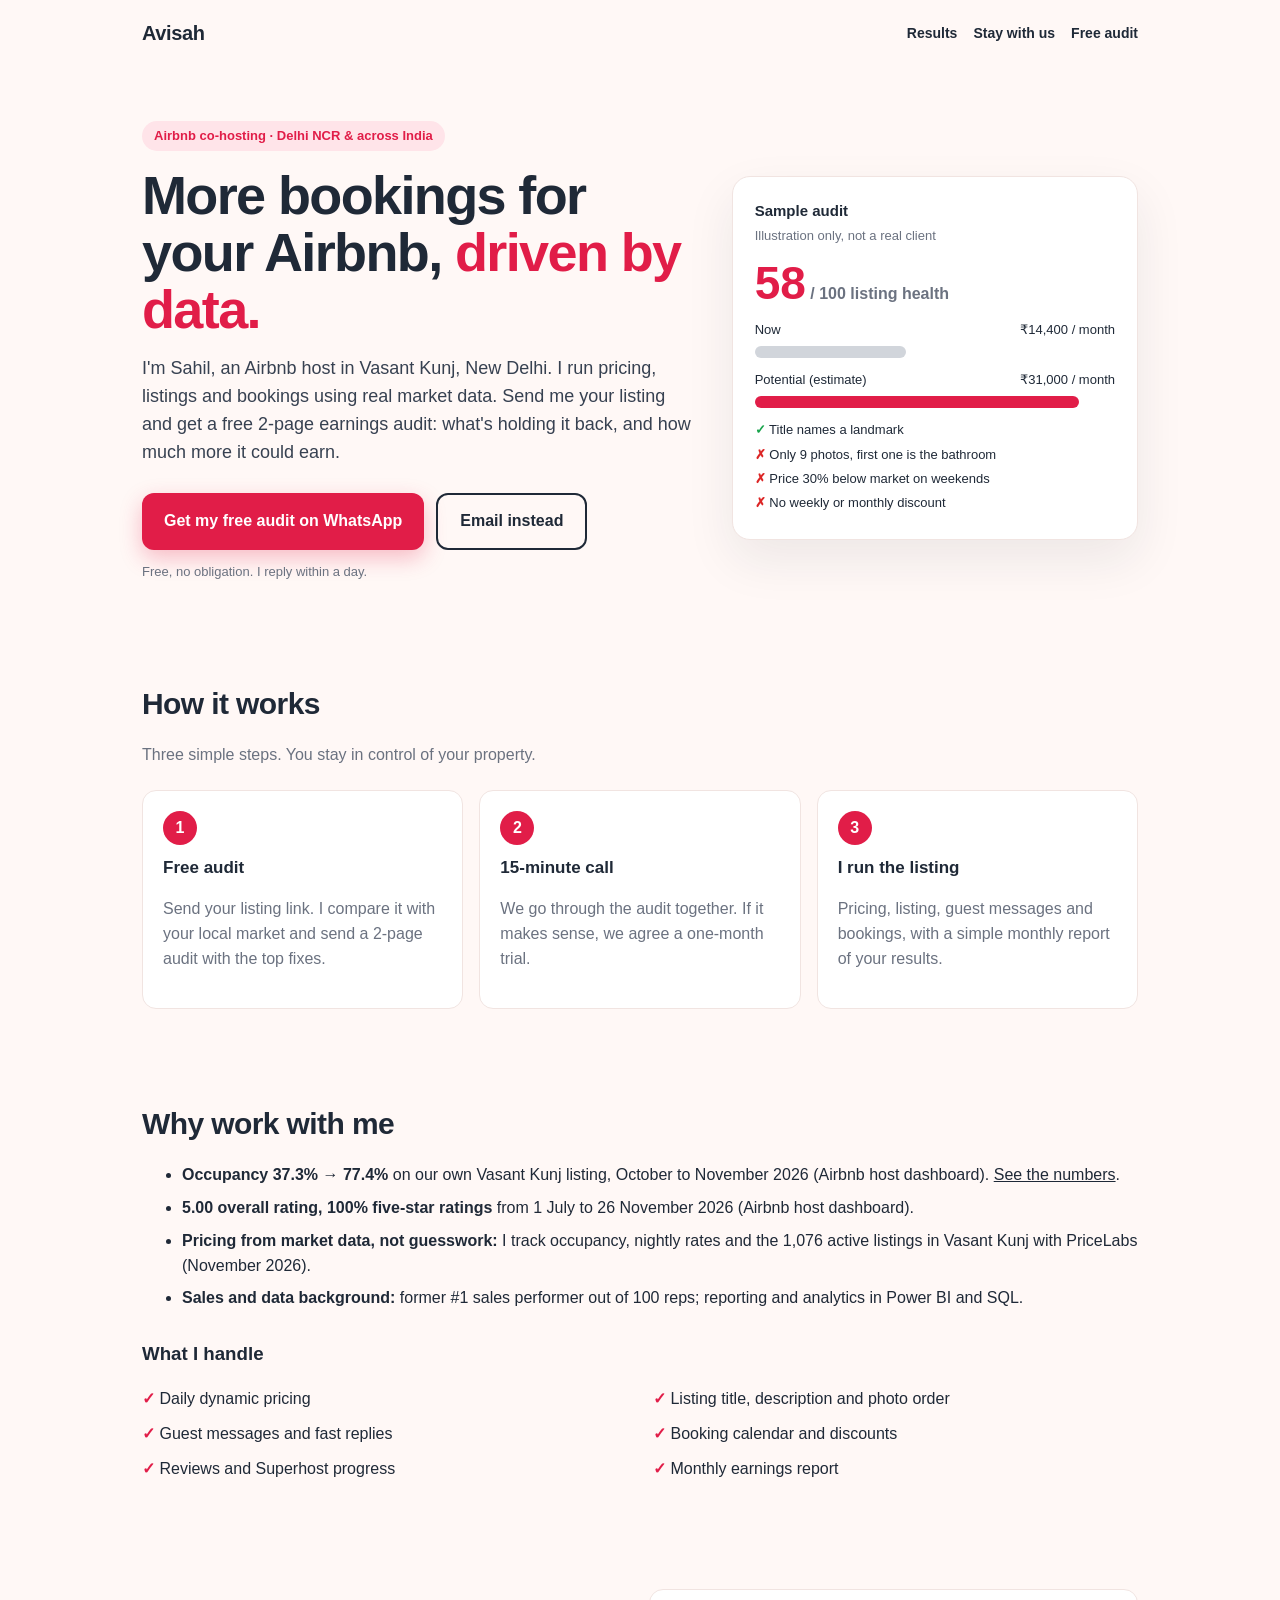
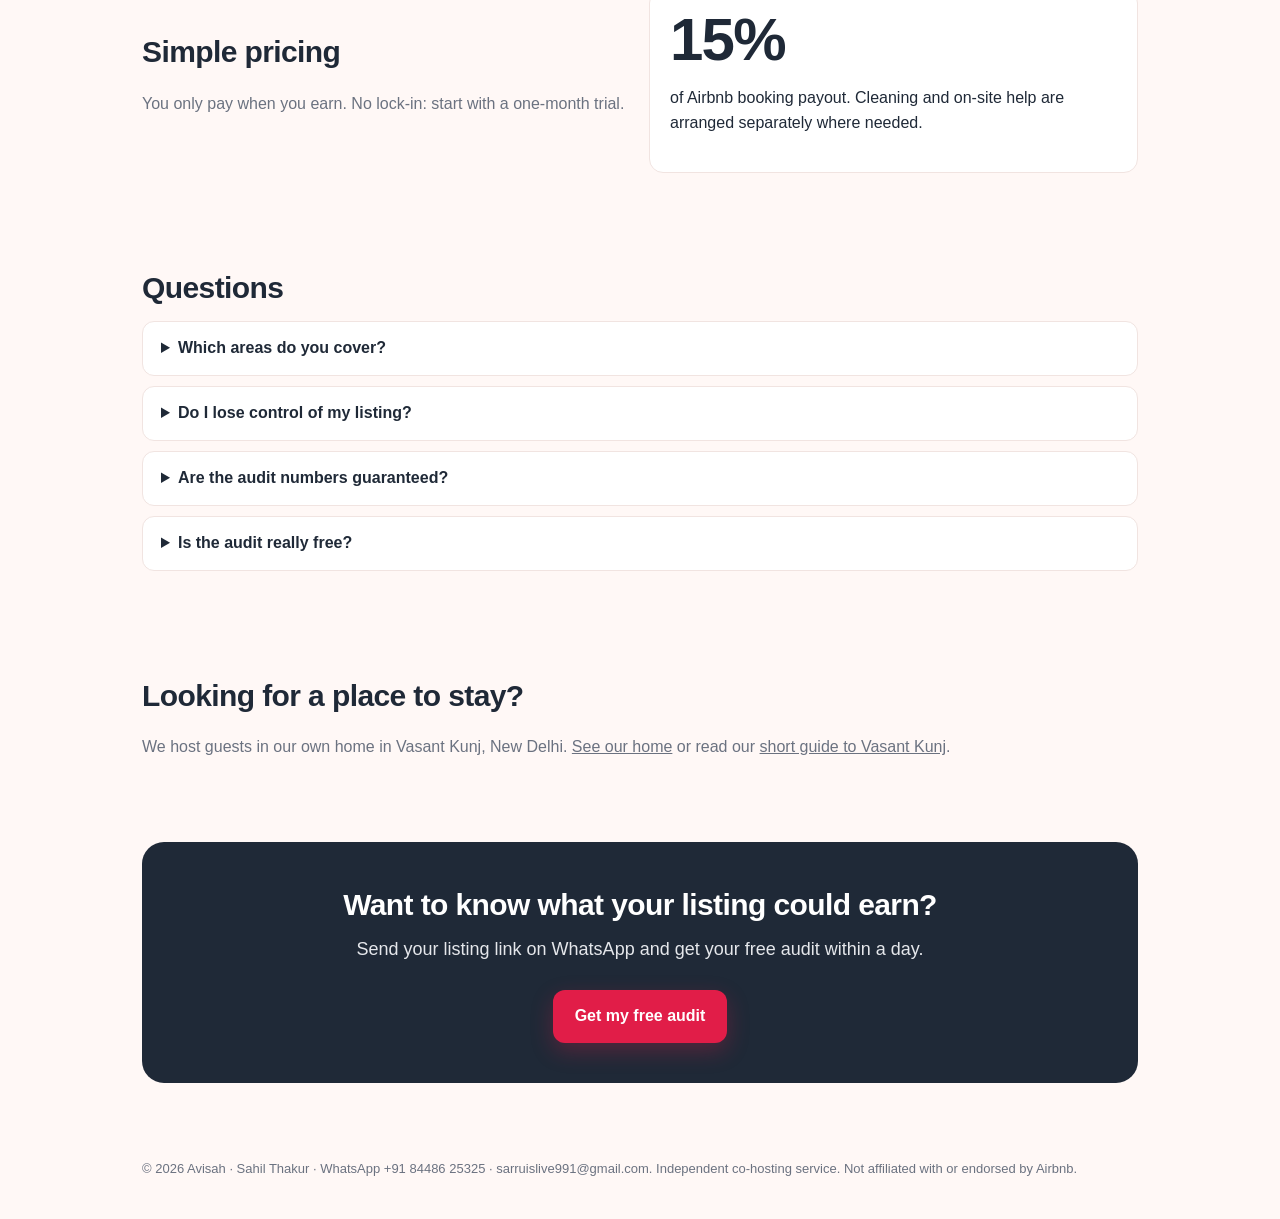
==== index.html @ 0d3b02dd "Publish 4 page(s) from the growth platform" ====
<!DOCTYPE html>
<html lang="en">
<head>
<meta charset="utf-8">
<meta name="viewport" content="width=device-width, initial-scale=1">
<title>Avisah — Airbnb Co-Hosting · Free Airbnb Earnings Audit</title>
<meta name="description" content="Data-driven Airbnb co-hosting in Delhi NCR and across India. Get a free earnings audit of your listing.">
<link rel="canonical" href="https://avisahstays.github.io/">
<meta property="og:title" content="Avisah — Airbnb Co-Hosting · Free Airbnb Earnings Audit">
<meta property="og:description" content="Data-driven Airbnb co-hosting in Delhi NCR and across India. Get a free earnings audit of your listing.">
<meta property="og:type" content="website">
<meta property="og:url" content="https://avisahstays.github.io/">
<meta property="og:site_name" content="Avisah">
<link rel="stylesheet" href="/assets/site.css">
<script type="application/ld+json">{"@context": "https://schema.org", "@type": "WebPage", "name": "Avisah — Airbnb Co-Hosting · Free Airbnb Earnings Audit", "description": "Data-driven Airbnb co-hosting in Delhi NCR and across India. Get a free earnings audit of your listing.", "url": "https://avisahstays.github.io/", "inLanguage": "en", "publisher": {"@type": "Organization", "name": "Avisah"}}</script>
</head>
<body>
<header><div class="wrap">
  <a class="logo" href="/" style="text-decoration:none">Avisah</a>
  <nav><a href="/results/">Results</a><a href="/stay/">Stay with us</a><a href="/#audit">Free audit</a></nav>
</div></header>
<main class="wrap">
<div class="hero">
    <div>
      <span class="eyebrow">Airbnb co-hosting · Delhi NCR & across India</span>
      <h1>More bookings for your Airbnb, <em>driven by data.</em></h1>
      <p class="lead">I'm Sahil, an Airbnb host in Vasant Kunj, New Delhi. I run pricing, listings and bookings using real market data. Send me your listing and get a free 2-page earnings audit: what's holding it back, and how much more it could earn.</p>
      <div class="btns" id="audit">
        <a class="btn btn-main" href="https://wa.me/918448625325?text=Hi%20Sahil%2C%20I%27d%20like%20a%20free%20Airbnb%20earnings%20audit.%20My%20listing%20link%3A%20" target="_blank" rel="noopener">Get my free audit on WhatsApp</a>
        <a class="btn btn-ghost" href="mailto:sarruislive991@gmail.com?subject=Free%20Airbnb%20earnings%20audit&body=Hi%20Sahil%2C%0A%0AMy%20listing%20link%3A%20%0AArea%3A%20%0A">Email instead</a>
      </div>
      <p class="small">Free, no obligation. I reply within a day.</p>
    </div>
    <div class="audit-card" aria-label="Illustrative sample audit">
      <h3>Sample audit</h3>
      <div class="sub">Illustration only, not a real client</div>
      <div class="score">58<small> / 100 listing health</small></div>
      <div class="row" style="margin-top:14px"><span>Now</span><span>₹14,400 / month</span></div>
      <div class="bar" style="background:#d1d5db;width:42%"></div>
      <div class="row"><span>Potential (estimate)</span><span>₹31,000 / month</span></div>
      <div class="bar" style="background:#e11d48;width:90%"></div>
      <div class="tick"><b>✓</b> Title names a landmark</div>
      <div class="tick"><i>✗</i> Only 9 photos, first one is the bathroom</div>
      <div class="tick"><i>✗</i> Price 30% below market on weekends</div>
      <div class="tick"><i>✗</i> No weekly or monthly discount</div>
    </div>
  </div>

  <section>
    <h2>How it works</h2>
    <p class="muted">Three simple steps. You stay in control of your property.</p>
    <div class="grid3">
      <div class="card"><div class="num">1</div><h3>Free audit</h3><p class="muted">Send your listing link. I compare it with your local market and send a 2-page audit with the top fixes.</p></div>
      <div class="card"><div class="num">2</div><h3>15-minute call</h3><p class="muted">We go through the audit together. If it makes sense, we agree a one-month trial.</p></div>
      <div class="card"><div class="num">3</div><h3>I run the listing</h3><p class="muted">Pricing, listing, guest messages and bookings, with a simple monthly report of your results.</p></div>
    </div>
  </section>

  <section>
    <h2>Why work with me</h2>
    <ul class="proof">
      <li><b>Occupancy 37.3% → 77.4%</b> on our own Vasant Kunj listing, October to November 2026 (Airbnb host dashboard). <a href="/results/">See the numbers</a>.</li>
      <li><b>5.00 overall rating, 100% five-star ratings</b> from 1 July to 26 November 2026 (Airbnb host dashboard).</li>
      <li><b>Pricing from market data, not guesswork:</b> I track occupancy, nightly rates and the 1,076 active listings in Vasant Kunj with PriceLabs (November 2026).</li>
      <li><b>Sales and data background:</b> former #1 sales performer out of 100 reps; reporting and analytics in Power BI and SQL.</li>
    </ul>
    <h3 style="margin-top:28px">What I handle</h3>
    <ul class="handle">
      <li>Daily dynamic pricing</li><li>Listing title, description and photo order</li>
      <li>Guest messages and fast replies</li><li>Booking calendar and discounts</li>
      <li>Reviews and Superhost progress</li><li>Monthly earnings report</li>
    </ul>
  </section>

  <section>
    <div class="price">
      <div>
        <h2>Simple pricing</h2>
        <p class="muted">You only pay when you earn. No lock-in: start with a one-month trial.</p>
      </div>
      <div class="card">
        <div class="big">15%</div>
        <p>of Airbnb booking payout. Cleaning and on-site help are arranged separately where needed.</p>
      </div>
    </div>
  </section>

  <section>
    <h2>Questions</h2>
    <details><summary>Which areas do you cover?</summary><p>Delhi NCR in person, and anywhere in India remotely for pricing, listing and bookings. On-site cleaning and check-ins are arranged with local help.</p></details>
    <details><summary>Do I lose control of my listing?</summary><p>No. You add me as a co-host in Airbnb with the permissions you choose, and you can remove me any time.</p></details>
    <details><summary>Are the audit numbers guaranteed?</summary><p>No. They are estimates based on your listing and local market data. Real results depend on season, reviews and the property itself.</p></details>
    <details><summary>Is the audit really free?</summary><p>Yes. Keep it even if we never work together.</p></details>
  </section>

  <section>
    <h2>Looking for a place to stay?</h2>
    <p class="muted">We host guests in our own home in Vasant Kunj, New Delhi. <a href="/stay/">See our home</a> or read our <a href="/stay/vasant-kunj/">short guide to Vasant Kunj</a>.</p>
  </section>

  <div class="final">
    <h2>Want to know what your listing could earn?</h2>
    <p class="lead">Send your listing link on WhatsApp and get your free audit within a day.</p>
    <div class="btns" style="justify-content:center">
      <a class="btn btn-main" href="https://wa.me/918448625325?text=Hi%20Sahil%2C%20I%27d%20like%20a%20free%20Airbnb%20earnings%20audit.%20My%20listing%20link%3A%20" target="_blank" rel="noopener">Get my free audit</a>
    </div>
  </div>

</main>
<footer><div class="wrap">
  © 2026 Avisah · Sahil Thakur · WhatsApp +91 84486 25325 · sarruislive991@gmail.com. Independent co-hosting service. Not affiliated with or endorsed by Airbnb.
</div></footer>
</body>
</html>
---- assets/site.css ----
:root { --ink:#1f2937; --muted:#6b7280; --rose:#e11d48; --rose-dark:#be123c; --bg:#fff8f6; --card:#ffffff; --line:#f1e4e1; }
* { box-sizing: border-box; }
body { margin:0; font-family: -apple-system, "Segoe UI", Roboto, "Helvetica Neue", Arial, sans-serif; color:var(--ink); background:var(--bg); line-height:1.55; }
a { color: inherit; }
.wrap { max-width: 1040px; margin: 0 auto; padding: 0 22px; }
header { padding: 18px 0; }
header .wrap { display:flex; align-items:center; justify-content:space-between; }
.logo { font-weight: 800; letter-spacing: -0.02em; font-size: 20px; }
.logo span { color: var(--rose); }
.nav-cta { text-decoration:none; font-weight:700; font-size:14px; padding:9px 16px; border:2px solid var(--ink); border-radius:999px; }
.hero { padding: 54px 0 40px; display:grid; grid-template-columns: 1.15fr .85fr; gap: 40px; align-items:center; }
.eyebrow { display:inline-block; font-size:13px; font-weight:700; color:var(--rose); background:#ffe4e9; padding:5px 12px; border-radius:999px; }
h1 { font-size: clamp(34px, 5vw, 54px); line-height:1.05; letter-spacing:-0.03em; margin: 16px 0 16px; }
h1 em { font-style: normal; color: var(--rose); }
.lead { font-size: 18px; color: #374151; max-width: 34em; }
.btns { display:flex; gap:12px; flex-wrap:wrap; margin-top: 26px; }
.btn { text-decoration:none; font-weight:700; padding: 14px 22px; border-radius: 12px; display:inline-flex; gap:8px; align-items:center; }
.btn-main { background: var(--rose); color:#fff; box-shadow: 0 8px 22px rgba(225,29,72,.28); }
.btn-main:hover { background: var(--rose-dark); }
.btn-ghost { border: 2px solid var(--ink); }
.small { font-size: 13px; color: var(--muted); margin-top: 12px; }
.audit-card { background: var(--card); border:1px solid var(--line); border-radius: 18px; padding: 22px; box-shadow: 0 20px 50px rgba(31,41,55,.08); }
.audit-card h3 { margin:0 0 4px; font-size:15px; }
.audit-card .sub { color: var(--muted); font-size: 13px; margin-bottom: 14px; }
.score { font-size: 46px; font-weight: 800; color: var(--rose); line-height:1; }
.score small { font-size: 16px; color: var(--muted); font-weight:600; }
.bar { height: 12px; border-radius: 99px; margin: 6px 0 12px; }
.row { display:flex; justify-content:space-between; font-size:13px; }
.tick { font-size: 13px; margin: 4px 0; }
.tick b { color: #16a34a; } .tick i { color: #dc2626; font-style: normal; font-weight: 700; }
section { padding: 46px 0; }
h2 { font-size: 30px; letter-spacing: -0.02em; margin: 0 0 8px; }
.muted { color: var(--muted); }
.grid3 { display:grid; grid-template-columns: repeat(3, 1fr); gap: 16px; margin-top: 22px; }
.card { background: var(--card); border:1px solid var(--line); border-radius: 14px; padding: 20px; }
.num { width: 34px; height: 34px; border-radius: 50%; background: var(--rose); color:#fff; display:flex; align-items:center; justify-content:center; font-weight:800; margin-bottom: 10px; }
.card h3 { margin: 0 0 6px; font-size: 17px; }
.proof li { margin: 8px 0; }
.handle { display:grid; grid-template-columns: repeat(2, 1fr); gap: 10px 26px; margin-top: 16px; padding:0; list-style:none; }
.handle li::before { content: "✓ "; color: var(--rose); font-weight: 800; }
.price { display:grid; grid-template-columns: 1fr 1fr; gap: 18px; align-items:center; }
.big { font-size: 60px; font-weight: 800; letter-spacing:-0.03em; line-height:1; }
details { background: var(--card); border:1px solid var(--line); border-radius: 12px; padding: 14px 18px; margin: 10px 0; }
summary { font-weight: 700; cursor: pointer; }
.final { background: var(--ink); color:#fff; border-radius: 22px; padding: 40px; text-align:center; margin: 20px 0 50px; }
.final .lead { color: #e5e7eb; margin: 0 auto; }
footer { padding: 26px 0 40px; font-size: 13px; color: var(--muted); }
@media (max-width: 820px) {
  .hero, .price { grid-template-columns: 1fr; }
  .grid3 { grid-template-columns: 1fr; }
  .handle { grid-template-columns: 1fr; }
}
header nav { display:flex; gap:16px; align-items:center; font-size:14px; font-weight:600; }
header nav a { text-decoration:none; }
.related { border-top:1px solid var(--line); margin-top:30px; padding-top:20px; }
.related ul { padding-left:18px; }
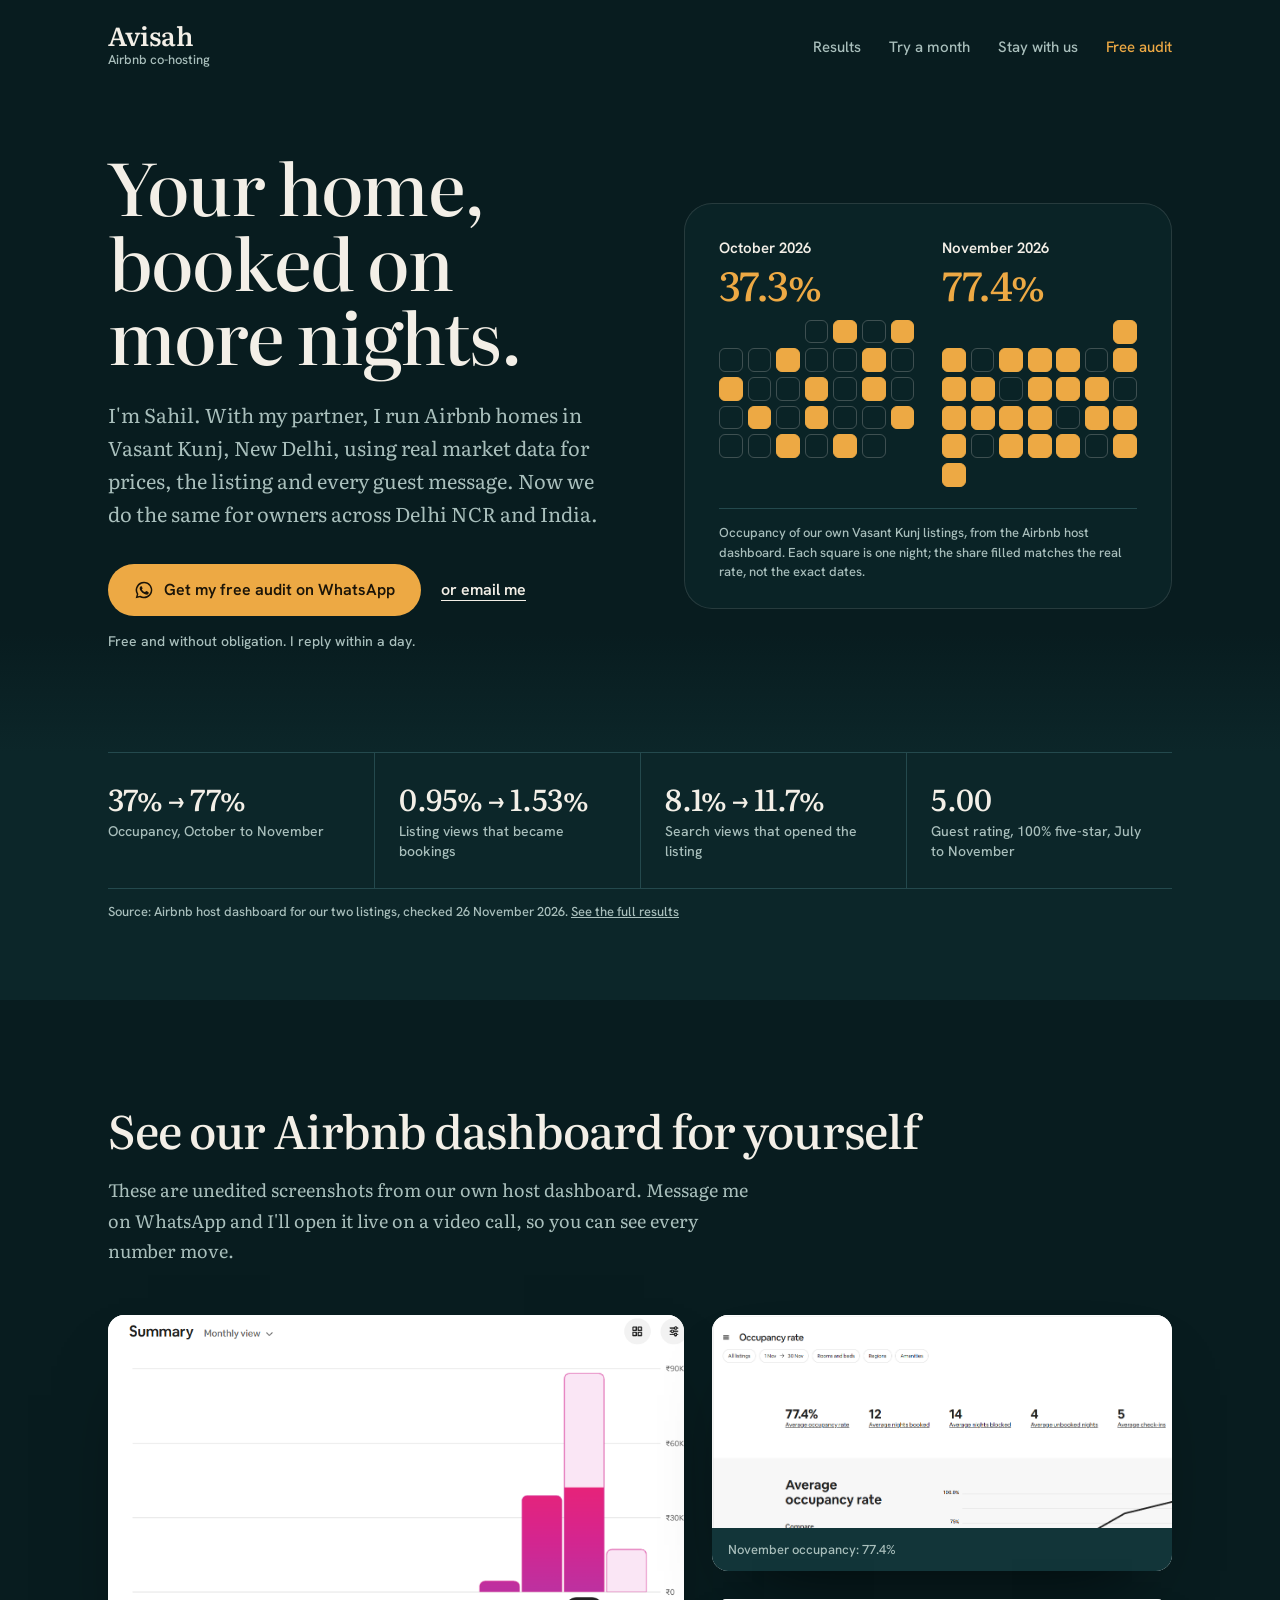
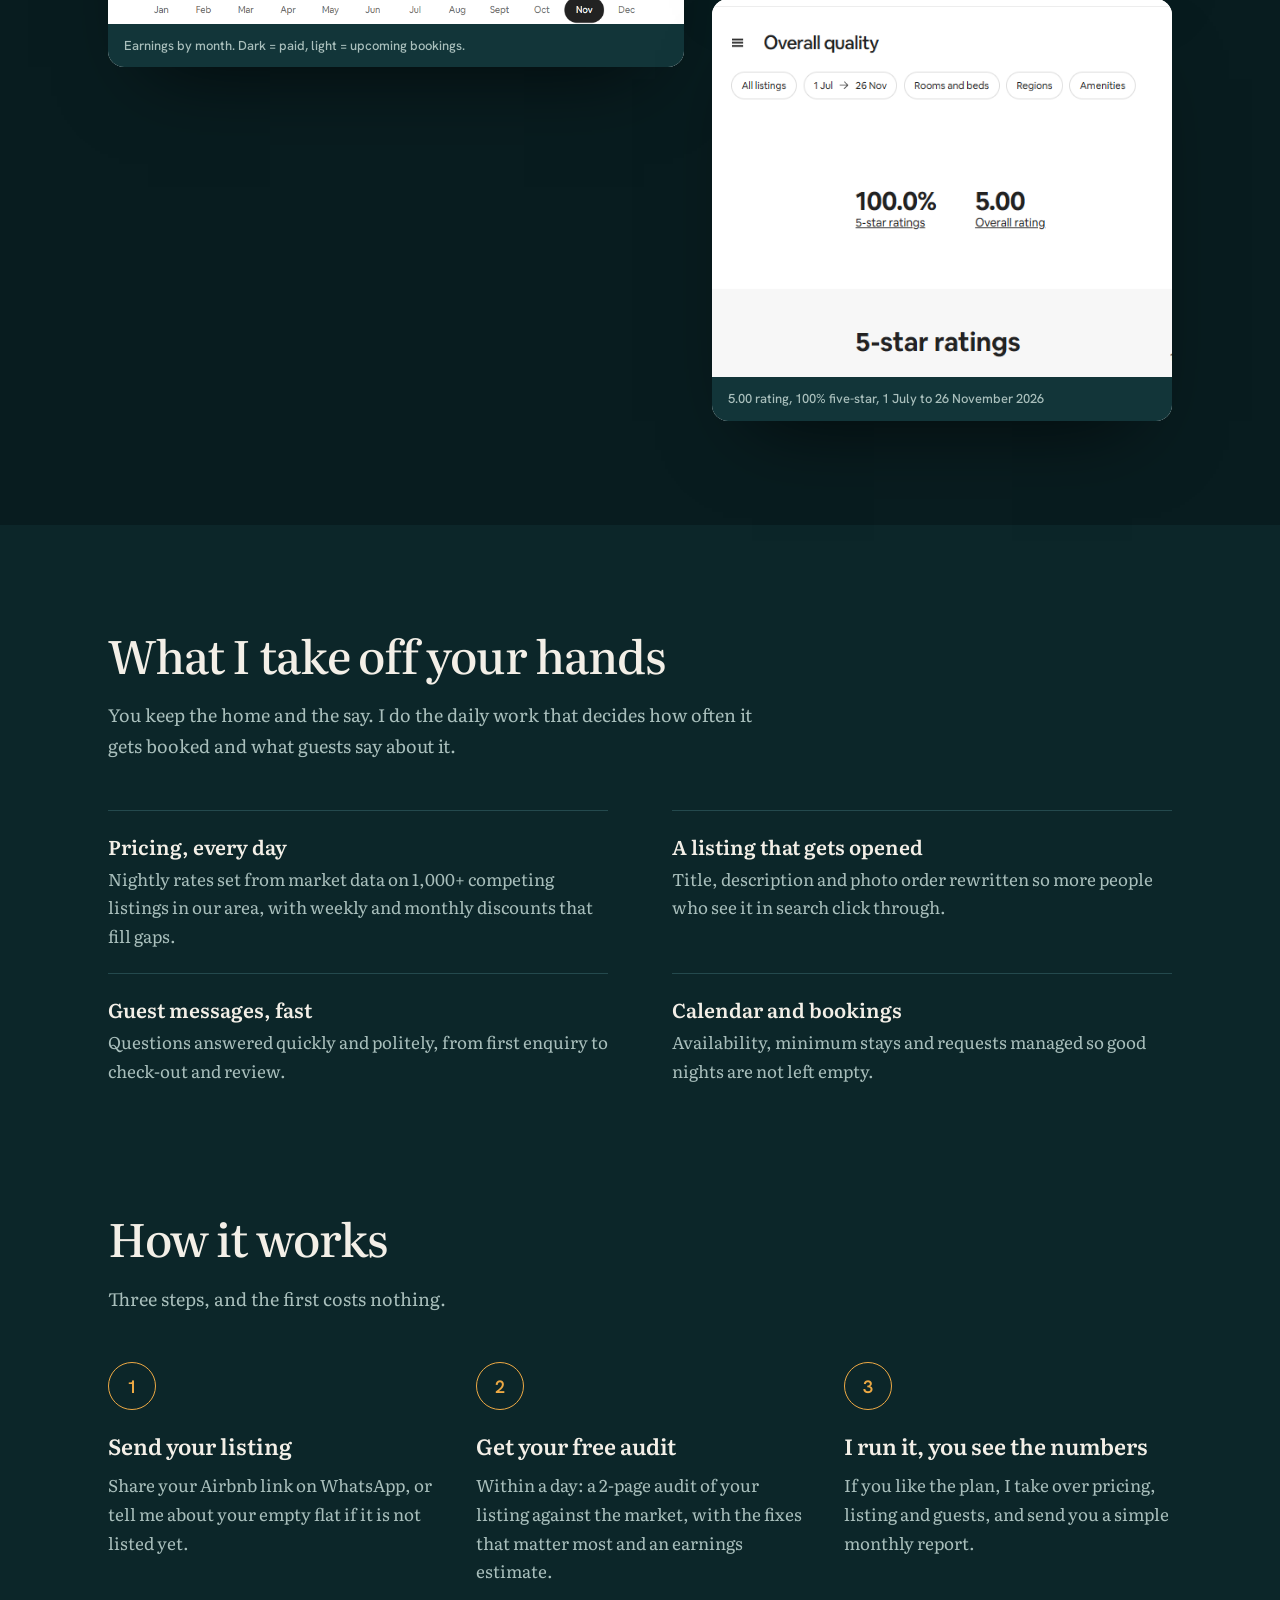
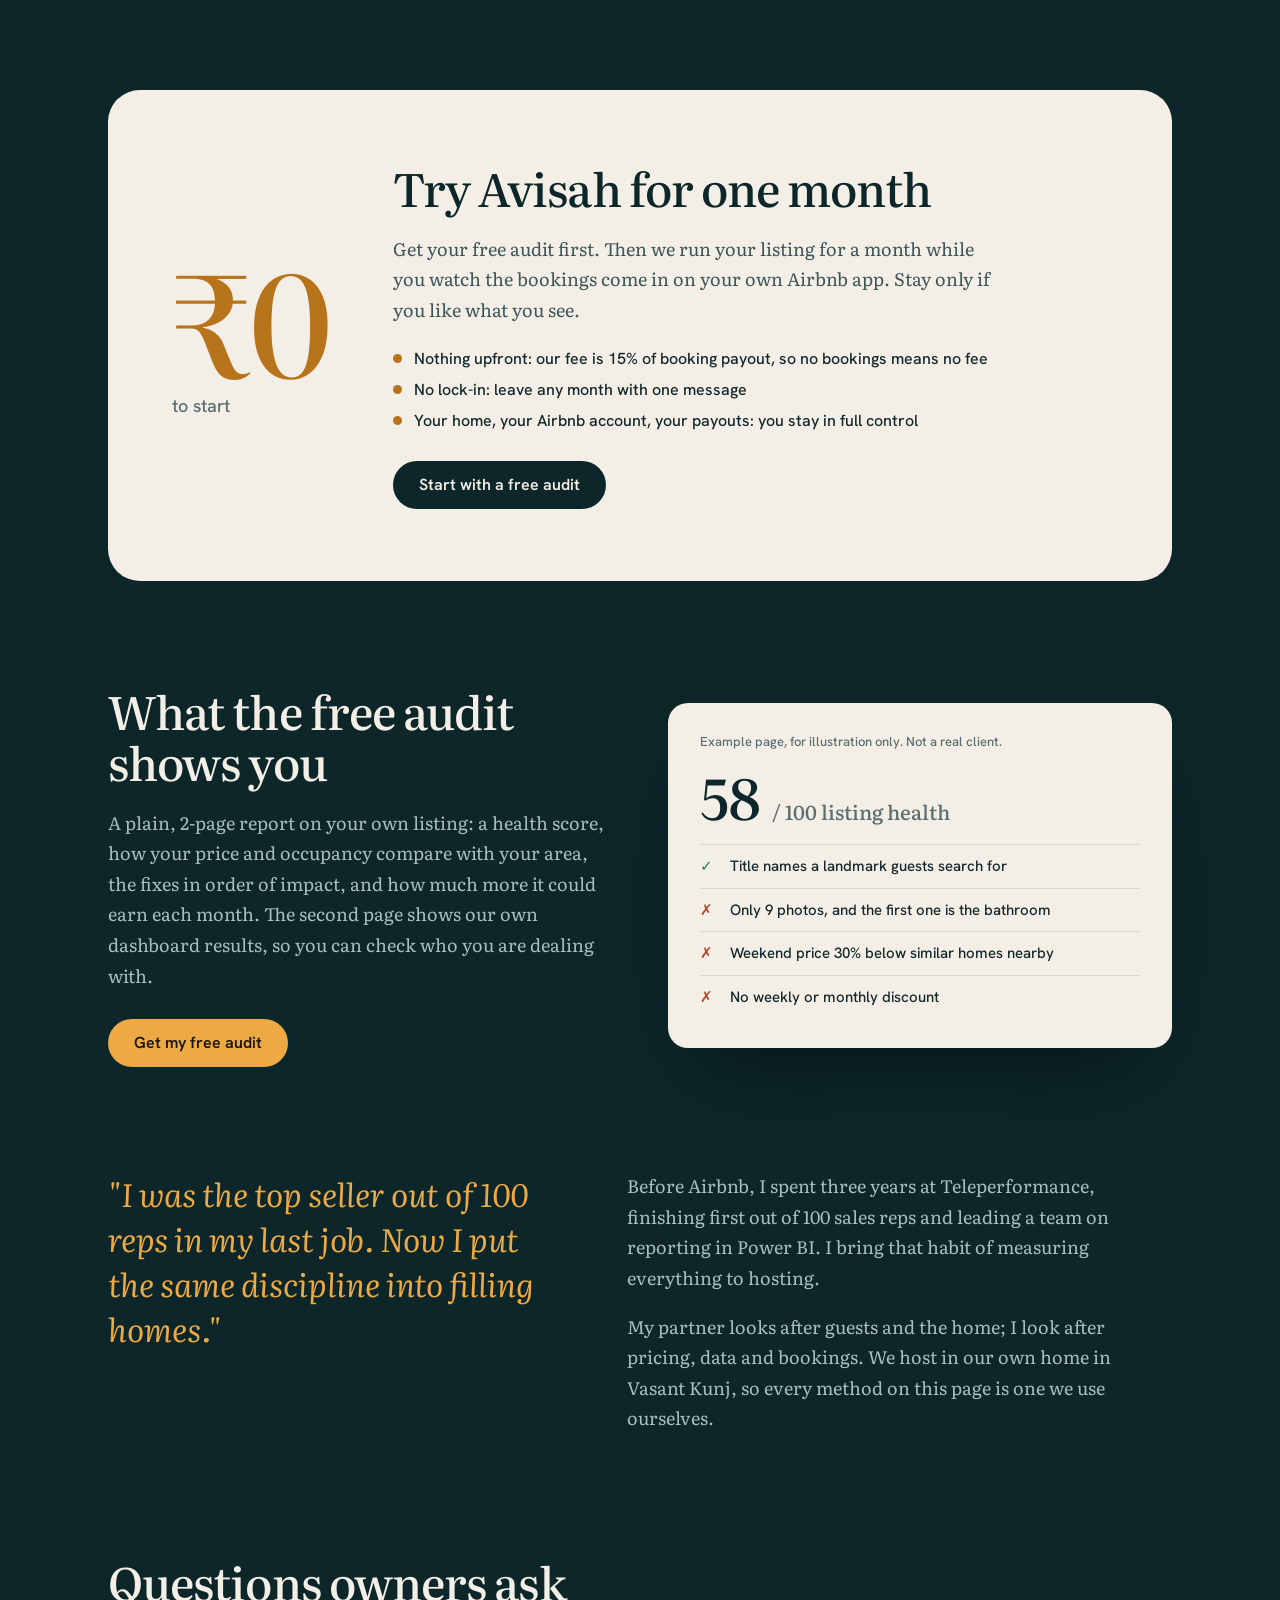
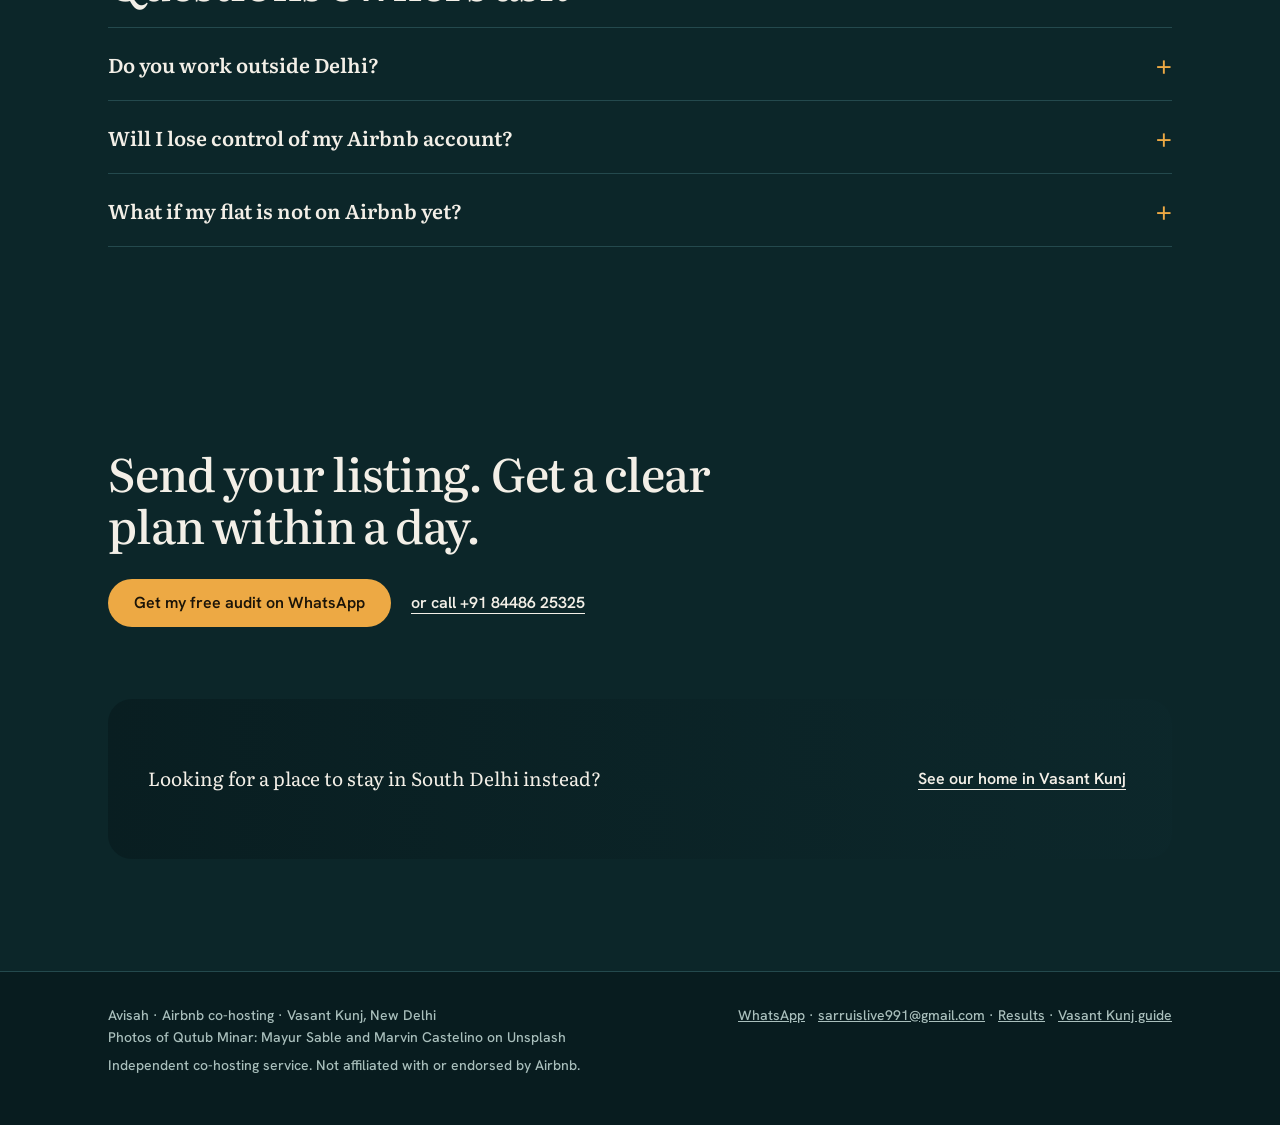
==== commit 46eb34c3: "Publish 4 page(s) from the growth platform Co-Authored-By: Claude Opus 5.5 <noreply@anthropic.com>" ====
--- a/index.html
+++ b/index.html
@@ -3,112 +3,198 @@
 <head>
 <meta charset="utf-8">
 <meta name="viewport" content="width=device-width, initial-scale=1">
-<title>Avisah — Airbnb Co-Hosting · Free Airbnb Earnings Audit</title>
-<meta name="description" content="Data-driven Airbnb co-hosting in Delhi NCR and across India. Get a free earnings audit of your listing.">
+<title>Avisah — Airbnb Co-Hosting in Delhi · Free Earnings Audit</title>
+<meta name="description" content="Avisah co-hosts Airbnb homes in Delhi NCR and across India: data-led pricing, listing and guest care. 15% of booking payout, no lock-in. Free earnings audit.">
 <link rel="canonical" href="https://avisahstays.github.io/">
-<meta property="og:title" content="Avisah — Airbnb Co-Hosting · Free Airbnb Earnings Audit">
-<meta property="og:description" content="Data-driven Airbnb co-hosting in Delhi NCR and across India. Get a free earnings audit of your listing.">
+<meta property="og:title" content="Avisah — Airbnb Co-Hosting in Delhi · Free Earnings Audit">
+<meta property="og:description" content="Avisah co-hosts Airbnb homes in Delhi NCR and across India: data-led pricing, listing and guest care. 15% of booking payout, no lock-in. Free earnings audit.">
 <meta property="og:type" content="website">
 <meta property="og:url" content="https://avisahstays.github.io/">
 <meta property="og:site_name" content="Avisah">
+<link rel="preconnect" href="https://fonts.googleapis.com">
+<link rel="preconnect" href="https://fonts.gstatic.com" crossorigin>
+<link href="https://fonts.googleapis.com/css2?family=Literata:opsz,wght@7..72,400;7..72,500;7..72,600&family=Hanken+Grotesk:wght@500;600&display=swap" rel="stylesheet">
 <link rel="stylesheet" href="/assets/site.css">
-<script type="application/ld+json">{"@context": "https://schema.org", "@type": "WebPage", "name": "Avisah — Airbnb Co-Hosting · Free Airbnb Earnings Audit", "description": "Data-driven Airbnb co-hosting in Delhi NCR and across India. Get a free earnings audit of your listing.", "url": "https://avisahstays.github.io/", "inLanguage": "en", "publisher": {"@type": "Organization", "name": "Avisah"}}</script>
+<script type="application/ld+json">{"@context": "https://schema.org", "@type": "LocalBusiness", "name": "Avisah — Airbnb Co-Hosting in Delhi · Free Earnings Audit", "description": "Avisah co-hosts Airbnb homes in Delhi NCR and across India: data-led pricing, listing and guest care. 15% of booking payout, no lock-in. Free earnings audit.", "url": "https://avisahstays.github.io/", "inLanguage": "en", "telephone": "+91-84486-25325", "email": "sarruislive991@gmail.com", "areaServed": "India", "address": {"@type": "PostalAddress", "addressLocality": "Vasant Kunj, New Delhi", "addressCountry": "IN"}}</script>
 </head>
-<body>
-<header><div class="wrap">
-  <a class="logo" href="/" style="text-decoration:none">Avisah</a>
-  <nav><a href="/results/">Results</a><a href="/stay/">Stay with us</a><a href="/#audit">Free audit</a></nav>
+<body class="home">
+<header class="masthead"><div class="wrap nav">
+  <a class="brand" href="/">Avisah<small>Airbnb co-hosting</small></a>
+  <nav><a href="/results/">Results</a><a href="/#fee">Try a month</a><a href="/stay/">Stay with us</a><a class="keep" href="/#audit">Free audit</a></nav>
 </div></header>
-<main class="wrap">
-<div class="hero">
+<main>
+<div class="hero-photo">
+<div class="wrap hero">
+  <div>
+    <h1>Your home, booked on more nights.</h1>
+    <p class="lede">I'm Sahil. With my partner, I run Airbnb homes in Vasant Kunj, New Delhi, using real market data for prices, the listing and every guest message. Now we do the same for owners across Delhi NCR and India.</p>
+    <div class="ctas">
+      <a class="btn btn-main" href="https://wa.me/918448625325?text=Hi%20Sahil%2C%20I%27d%20like%20a%20free%20audit%20of%20my%20Airbnb%20listing%3A%20" rel="noopener">
+        <svg viewBox="0 0 24 24" aria-hidden="true"><path d="M12 2a10 10 0 0 0-8.6 15.1L2 22l5-1.3A10 10 0 1 0 12 2zm0 18.2a8.2 8.2 0 0 1-4.2-1.2l-.3-.2-3 .8.8-2.9-.2-.3A8.2 8.2 0 1 1 12 20.2zm4.5-6.1c-.2-.1-1.5-.7-1.7-.8s-.4-.1-.6.1-.7.8-.8 1-.3.2-.5.1a6.7 6.7 0 0 1-3.3-2.9c-.3-.4.2-.4.7-1.3a.5.5 0 0 0 0-.4l-.8-1.9c-.2-.5-.4-.4-.6-.4h-.5a1 1 0 0 0-.7.3 3 3 0 0 0-.9 2.2 5.2 5.2 0 0 0 1.1 2.8 11.9 11.9 0 0 0 4.6 4c1.7.7 2.4.8 3.2.7a2.8 2.8 0 0 0 1.8-1.3 2.3 2.3 0 0 0 .2-1.3c-.1-.1-.3-.2-.5-.3z"/></svg>
+        Get my free audit on WhatsApp</a>
+      <a class="btn btn-quiet" href="mailto:sarruislive991@gmail.com?subject=Free%20Airbnb%20audit">or email me</a>
+    </div>
+    <p class="note">Free and without obligation. I reply within a day.</p>
+  </div>
+
+  <figure class="cal-card" aria-label="Share of nights booked at our own listings: 37.3% in October and 77.4% in November 2026">
+    <div class="cals">
+      <div class="cal oct">
+        <h3>October 2026</h3>
+        <p class="pct">37.3%</p>
+        <div class="grid" id="oct"></div>
+      </div>
+      <div class="cal nov">
+        <h3>November 2026</h3>
+        <p class="pct">77.4%</p>
+        <div class="grid" id="nov"></div>
+      </div>
+    </div>
+    <figcaption>Occupancy of our own Vasant Kunj listings, from the Airbnb host dashboard. Each square is one night; the share filled matches the real rate, not the exact dates.</figcaption>
+  </figure>
+</div>
+</div><!-- /hero-photo -->
+
+<div class="wrap">
+  <div class="ledger" aria-label="Our results, October to November 2026">
+    <div><b>37% → 77%</b><span>Occupancy, October to November</span></div>
+    <div><b>0.95% → 1.53%</b><span>Listing views that became bookings</span></div>
+    <div><b>8.1% → 11.7%</b><span>Search views that opened the listing</span></div>
+    <div><b>5.00</b><span>Guest rating, 100% five-star, July to November</span></div>
+  </div>
+  <p class="source">Source: Airbnb host dashboard for our two listings, checked 26 November 2026. <a href="/results/">See the full results</a></p>
+</div>
+
+<section class="proof" style="margin-top:80px">
+  <div class="wrap">
+    <h2>See our Airbnb dashboard for yourself</h2>
+    <p class="intro">These are unedited screenshots from our own host dashboard. Message me on WhatsApp and I'll open it live on a video call, so you can see every number move.</p>
+    <div class="shots">
+      <figure class="shot"><img src="/assets/proof/earnings-by-month.png" alt="Airbnb earnings chart by month, rising from September to November 2026" loading="lazy" width="830" height="440"><figcaption>Earnings by month. Dark = paid, light = upcoming bookings.</figcaption></figure>
+      <div class="stack">
+        <figure class="shot"><img src="/assets/proof/occupancy-nov.png" alt="Airbnb occupancy rate for November 2026: 77.4%" loading="lazy" width="1061" height="490"><figcaption>November occupancy: 77.4%</figcaption></figure>
+        <figure class="shot"><img src="/assets/proof/rating.png" alt="Airbnb overall quality: 5.00 rating and 100% five-star ratings" loading="lazy" width="532" height="437"><figcaption>5.00 rating, 100% five-star, 1 July to 26 November 2026</figcaption></figure>
+      </div>
+    </div>
+  </div>
+</section>
+
+<section>
+  <div class="wrap">
+    <h2>What I take off your hands</h2>
+    <p class="intro">You keep the home and the say. I do the daily work that decides how often it gets booked and what guests say about it.</p>
+    <div class="two">
+      <div class="duty"><h3>Pricing, every day</h3><p>Nightly rates set from market data on 1,000+ competing listings in our area, with weekly and monthly discounts that fill gaps.</p></div>
+      <div class="duty"><h3>A listing that gets opened</h3><p>Title, description and photo order rewritten so more people who see it in search click through.</p></div>
+      <div class="duty"><h3>Guest messages, fast</h3><p>Questions answered quickly and politely, from first enquiry to check-out and review.</p></div>
+      <div class="duty"><h3>Calendar and bookings</h3><p>Availability, minimum stays and requests managed so good nights are not left empty.</p></div>
+    </div>
+  </div>
+</section>
+
+<section style="padding-top:0">
+  <div class="wrap">
+    <h2>How it works</h2>
+    <p class="intro">Three steps, and the first costs nothing.</p>
+    <div class="steps">
+      <div class="step"><h3>Send your listing</h3><p>Share your Airbnb link on WhatsApp, or tell me about your empty flat if it is not listed yet.</p></div>
+      <div class="step"><h3>Get your free audit</h3><p>Within a day: a 2-page audit of your listing against the market, with the fixes that matter most and an earnings estimate.</p></div>
+      <div class="step"><h3>I run it, you see the numbers</h3><p>If you like the plan, I take over pricing, listing and guests, and send you a simple monthly report.</p></div>
+    </div>
+  </div>
+</section>
+
+<div class="wrap" id="fee">
+  <div class="band">
+    <div class="fee" aria-hidden="true">₹0<span class="fee-sub">to start</span></div>
     <div>
-      <span class="eyebrow">Airbnb co-hosting · Delhi NCR & across India</span>
-      <h1>More bookings for your Airbnb, <em>driven by data.</em></h1>
-      <p class="lead">I'm Sahil, an Airbnb host in Vasant Kunj, New Delhi. I run pricing, listings and bookings using real market data. Send me your listing and get a free 2-page earnings audit: what's holding it back, and how much more it could earn.</p>
-      <div class="btns" id="audit">
-        <a class="btn btn-main" href="https://wa.me/918448625325?text=Hi%20Sahil%2C%20I%27d%20like%20a%20free%20Airbnb%20earnings%20audit.%20My%20listing%20link%3A%20" target="_blank" rel="noopener">Get my free audit on WhatsApp</a>
-        <a class="btn btn-ghost" href="mailto:sarruislive991@gmail.com?subject=Free%20Airbnb%20earnings%20audit&body=Hi%20Sahil%2C%0A%0AMy%20listing%20link%3A%20%0AArea%3A%20%0A">Email instead</a>
-      </div>
-      <p class="small">Free, no obligation. I reply within a day.</p>
-    </div>
-    <div class="audit-card" aria-label="Illustrative sample audit">
-      <h3>Sample audit</h3>
-      <div class="sub">Illustration only, not a real client</div>
-      <div class="score">58<small> / 100 listing health</small></div>
-      <div class="row" style="margin-top:14px"><span>Now</span><span>₹14,400 / month</span></div>
-      <div class="bar" style="background:#d1d5db;width:42%"></div>
-      <div class="row"><span>Potential (estimate)</span><span>₹31,000 / month</span></div>
-      <div class="bar" style="background:#e11d48;width:90%"></div>
-      <div class="tick"><b>✓</b> Title names a landmark</div>
-      <div class="tick"><i>✗</i> Only 9 photos, first one is the bathroom</div>
-      <div class="tick"><i>✗</i> Price 30% below market on weekends</div>
-      <div class="tick"><i>✗</i> No weekly or monthly discount</div>
-    </div>
-  </div>
-
-  <section>
-    <h2>How it works</h2>
-    <p class="muted">Three simple steps. You stay in control of your property.</p>
-    <div class="grid3">
-      <div class="card"><div class="num">1</div><h3>Free audit</h3><p class="muted">Send your listing link. I compare it with your local market and send a 2-page audit with the top fixes.</p></div>
-      <div class="card"><div class="num">2</div><h3>15-minute call</h3><p class="muted">We go through the audit together. If it makes sense, we agree a one-month trial.</p></div>
-      <div class="card"><div class="num">3</div><h3>I run the listing</h3><p class="muted">Pricing, listing, guest messages and bookings, with a simple monthly report of your results.</p></div>
-    </div>
-  </section>
-
-  <section>
-    <h2>Why work with me</h2>
-    <ul class="proof">
-      <li><b>Occupancy 37.3% → 77.4%</b> on our own Vasant Kunj listing, October to November 2026 (Airbnb host dashboard). <a href="/results/">See the numbers</a>.</li>
-      <li><b>5.00 overall rating, 100% five-star ratings</b> from 1 July to 26 November 2026 (Airbnb host dashboard).</li>
-      <li><b>Pricing from market data, not guesswork:</b> I track occupancy, nightly rates and the 1,076 active listings in Vasant Kunj with PriceLabs (November 2026).</li>
-      <li><b>Sales and data background:</b> former #1 sales performer out of 100 reps; reporting and analytics in Power BI and SQL.</li>
-    </ul>
-    <h3 style="margin-top:28px">What I handle</h3>
-    <ul class="handle">
-      <li>Daily dynamic pricing</li><li>Listing title, description and photo order</li>
-      <li>Guest messages and fast replies</li><li>Booking calendar and discounts</li>
-      <li>Reviews and Superhost progress</li><li>Monthly earnings report</li>
-    </ul>
-  </section>
-
-  <section>
-    <div class="price">
-      <div>
-        <h2>Simple pricing</h2>
-        <p class="muted">You only pay when you earn. No lock-in: start with a one-month trial.</p>
-      </div>
-      <div class="card">
-        <div class="big">15%</div>
-        <p>of Airbnb booking payout. Cleaning and on-site help are arranged separately where needed.</p>
-      </div>
-    </div>
-  </section>
-
-  <section>
-    <h2>Questions</h2>
-    <details><summary>Which areas do you cover?</summary><p>Delhi NCR in person, and anywhere in India remotely for pricing, listing and bookings. On-site cleaning and check-ins are arranged with local help.</p></details>
-    <details><summary>Do I lose control of my listing?</summary><p>No. You add me as a co-host in Airbnb with the permissions you choose, and you can remove me any time.</p></details>
-    <details><summary>Are the audit numbers guaranteed?</summary><p>No. They are estimates based on your listing and local market data. Real results depend on season, reviews and the property itself.</p></details>
-    <details><summary>Is the audit really free?</summary><p>Yes. Keep it even if we never work together.</p></details>
-  </section>
-
-  <section>
-    <h2>Looking for a place to stay?</h2>
-    <p class="muted">We host guests in our own home in Vasant Kunj, New Delhi. <a href="/stay/">See our home</a> or read our <a href="/stay/vasant-kunj/">short guide to Vasant Kunj</a>.</p>
-  </section>
-
-  <div class="final">
-    <h2>Want to know what your listing could earn?</h2>
-    <p class="lead">Send your listing link on WhatsApp and get your free audit within a day.</p>
-    <div class="btns" style="justify-content:center">
-      <a class="btn btn-main" href="https://wa.me/918448625325?text=Hi%20Sahil%2C%20I%27d%20like%20a%20free%20Airbnb%20earnings%20audit.%20My%20listing%20link%3A%20" target="_blank" rel="noopener">Get my free audit</a>
-    </div>
-  </div>
+      <h2>Try Avisah for one month</h2>
+      <p>Get your free audit first. Then we run your listing for a month while you watch the bookings come in on your own Airbnb app. Stay only if you like what you see.</p>
+      <ul>
+        <li>Nothing upfront: our fee is 15% of booking payout, so no bookings means no fee</li>
+        <li>No lock-in: leave any month with one message</li>
+        <li>Your home, your Airbnb account, your payouts: you stay in full control</li>
+      </ul>
+      <a class="btn btn-dark" href="https://wa.me/918448625325?text=Hi%20Sahil%2C%20I%27d%20like%20to%20try%20Avisah%20for%20a%20month.%20My%20listing%3A%20" rel="noopener">Start with a free audit</a>
+    </div>
+  </div>
+</div>
+
+<section id="audit">
+  <div class="wrap audit">
+    <div>
+      <h2>What the free audit shows you</h2>
+      <p class="intro" style="margin-bottom:28px">A plain, 2-page report on your own listing: a health score, how your price and occupancy compare with your area, the fixes in order of impact, and how much more it could earn each month. The second page shows our own dashboard results, so you can check who you are dealing with.</p>
+      <a class="btn btn-main" href="https://wa.me/918448625325?text=Hi%20Sahil%2C%20I%27d%20like%20a%20free%20audit%20of%20my%20Airbnb%20listing%3A%20" rel="noopener">Get my free audit</a>
+    </div>
+    <div class="sheet" aria-label="Example audit, for illustration only">
+      <p class="tag">Example page, for illustration only. Not a real client.</p>
+      <div class="score">58 <small>/ 100 listing health</small></div>
+      <ul>
+        <li><i class="ok">✓</i>Title names a landmark guests search for</li>
+        <li><i class="no">✗</i>Only 9 photos, and the first one is the bathroom</li>
+        <li><i class="no">✗</i>Weekend price 30% below similar homes nearby</li>
+        <li><i class="no">✗</i>No weekly or monthly discount</li>
+      </ul>
+    </div>
+  </div>
+</section>
+
+<section style="padding-top:0">
+  <div class="wrap about">
+    <blockquote>"I was the top seller out of 100 reps in my last job. Now I put the same discipline into filling homes."</blockquote>
+    <div>
+      <p>Before Airbnb, I spent three years at Teleperformance, finishing first out of 100 sales reps and leading a team on reporting in Power BI. I bring that habit of measuring everything to hosting.</p>
+      <p>My partner looks after guests and the home; I look after pricing, data and bookings. We host in our own home in Vasant Kunj, so every method on this page is one we use ourselves.</p>
+    </div>
+  </div>
+</section>
+
+<section style="padding-top:0">
+  <div class="wrap">
+    <h2>Questions owners ask</h2>
+    <details><summary>Do you work outside Delhi?</summary><p>Yes. Pricing, the listing, guest messages and bookings are done remotely anywhere in India. Cleaning and keys need someone local; we arrange that with you before starting.</p></details>
+    <details><summary>Will I lose control of my Airbnb account?</summary><p>No. You add me as a co-host on Airbnb, which you can remove at any time. Payouts keep going to you.</p></details>
+    <details><summary>What if my flat is not on Airbnb yet?</summary><p>Tell me about it on WhatsApp. I will say honestly whether it suits short stays and what it would take to list it.</p></details>
+  </div>
+</section>
+
+<div class="wrap close">
+  <h2>Send your listing. Get a clear plan within a day.</h2>
+  <div class="ctas" style="display:flex;gap:14px;flex-wrap:wrap;margin-top:28px">
+    <a class="btn btn-main" href="https://wa.me/918448625325?text=Hi%20Sahil%2C%20I%27d%20like%20a%20free%20audit%20of%20my%20Airbnb%20listing%3A%20" rel="noopener">Get my free audit on WhatsApp</a>
+    <a class="btn btn-quiet" href="tel:+918448625325">or call +91 84486 25325</a>
+  </div>
+  <div class="travel">
+    <p>Looking for a place to stay in South Delhi instead?</p>
+    <a class="btn btn-quiet" href="/stay/">See our home in Vasant Kunj</a>
+  </div>
+</div>
+<script>
+// Fill each month's grid with one square per night; the booked share matches the real occupancy rate.
+function month(id, days, startDay, rate){
+  const g = document.getElementById(id);
+  for(let i=0;i<startDay;i++){ const s=document.createElement('div'); s.style.visibility='hidden'; g.appendChild(s); }
+  const booked = Math.round(days * rate);
+  // spread booked nights evenly so the pattern reads as a share, not as real dates
+  const on = new Set(); for(let k=0;k<booked;k++) on.add(Math.floor((k+0.5)*days/booked));
+  let n=0;
+  for(let d=0; d<days; d++){
+    const c=document.createElement('div'); c.className='night'+(on.has(d)?' on':'');
+    if(on.has(d)) c.style.setProperty('--i', n++);
+    g.appendChild(c);
+  }
+}
+month('oct', 31, 3, 0.373); // 1 Oct 2026 is a Thursday (grid starts Monday)
+month('nov', 30, 6, 0.774); // 1 Nov 2026 is a Sunday
+</script>
 
 </main>
-<footer><div class="wrap">
-  © 2026 Avisah · Sahil Thakur · WhatsApp +91 84486 25325 · sarruislive991@gmail.com. Independent co-hosting service. Not affiliated with or endorsed by Airbnb.
-</div></footer>
+<footer>
+  <div class="wrap">
+    <span>Avisah · Airbnb co-hosting · Vasant Kunj, New Delhi<br>Photos of Qutub Minar: Mayur Sable and Marvin Castelino on Unsplash<span class="foot-note">Independent co-hosting service. Not affiliated with or endorsed by Airbnb.</span></span>
+    <span><a href="https://wa.me/918448625325">WhatsApp</a> · <a href="mailto:sarruislive991@gmail.com">sarruislive991@gmail.com</a> · <a href="/results/">Results</a> · <a href="/stay/vasant-kunj/">Vasant Kunj guide</a></span>
+  </div>
+</footer>
 </body>
 </html>
--- a/assets/site.css
+++ b/assets/site.css
@@ -1,56 +1,187 @@
-:root { --ink:#1f2937; --muted:#6b7280; --rose:#e11d48; --rose-dark:#be123c; --bg:#fff8f6; --card:#ffffff; --line:#f1e4e1; }
-* { box-sizing: border-box; }
-body { margin:0; font-family: -apple-system, "Segoe UI", Roboto, "Helvetica Neue", Arial, sans-serif; color:var(--ink); background:var(--bg); line-height:1.55; }
-a { color: inherit; }
-.wrap { max-width: 1040px; margin: 0 auto; padding: 0 22px; }
-header { padding: 18px 0; }
-header .wrap { display:flex; align-items:center; justify-content:space-between; }
-.logo { font-weight: 800; letter-spacing: -0.02em; font-size: 20px; }
-.logo span { color: var(--rose); }
-.nav-cta { text-decoration:none; font-weight:700; font-size:14px; padding:9px 16px; border:2px solid var(--ink); border-radius:999px; }
-.hero { padding: 54px 0 40px; display:grid; grid-template-columns: 1.15fr .85fr; gap: 40px; align-items:center; }
-.eyebrow { display:inline-block; font-size:13px; font-weight:700; color:var(--rose); background:#ffe4e9; padding:5px 12px; border-radius:999px; }
-h1 { font-size: clamp(34px, 5vw, 54px); line-height:1.05; letter-spacing:-0.03em; margin: 16px 0 16px; }
-h1 em { font-style: normal; color: var(--rose); }
-.lead { font-size: 18px; color: #374151; max-width: 34em; }
-.btns { display:flex; gap:12px; flex-wrap:wrap; margin-top: 26px; }
-.btn { text-decoration:none; font-weight:700; padding: 14px 22px; border-radius: 12px; display:inline-flex; gap:8px; align-items:center; }
-.btn-main { background: var(--rose); color:#fff; box-shadow: 0 8px 22px rgba(225,29,72,.28); }
-.btn-main:hover { background: var(--rose-dark); }
-.btn-ghost { border: 2px solid var(--ink); }
-.small { font-size: 13px; color: var(--muted); margin-top: 12px; }
-.audit-card { background: var(--card); border:1px solid var(--line); border-radius: 18px; padding: 22px; box-shadow: 0 20px 50px rgba(31,41,55,.08); }
-.audit-card h3 { margin:0 0 4px; font-size:15px; }
-.audit-card .sub { color: var(--muted); font-size: 13px; margin-bottom: 14px; }
-.score { font-size: 46px; font-weight: 800; color: var(--rose); line-height:1; }
-.score small { font-size: 16px; color: var(--muted); font-weight:600; }
-.bar { height: 12px; border-radius: 99px; margin: 6px 0 12px; }
-.row { display:flex; justify-content:space-between; font-size:13px; }
-.tick { font-size: 13px; margin: 4px 0; }
-.tick b { color: #16a34a; } .tick i { color: #dc2626; font-style: normal; font-weight: 700; }
-section { padding: 46px 0; }
-h2 { font-size: 30px; letter-spacing: -0.02em; margin: 0 0 8px; }
-.muted { color: var(--muted); }
-.grid3 { display:grid; grid-template-columns: repeat(3, 1fr); gap: 16px; margin-top: 22px; }
-.card { background: var(--card); border:1px solid var(--line); border-radius: 14px; padding: 20px; }
-.num { width: 34px; height: 34px; border-radius: 50%; background: var(--rose); color:#fff; display:flex; align-items:center; justify-content:center; font-weight:800; margin-bottom: 10px; }
-.card h3 { margin: 0 0 6px; font-size: 17px; }
-.proof li { margin: 8px 0; }
-.handle { display:grid; grid-template-columns: repeat(2, 1fr); gap: 10px 26px; margin-top: 16px; padding:0; list-style:none; }
-.handle li::before { content: "✓ "; color: var(--rose); font-weight: 800; }
-.price { display:grid; grid-template-columns: 1fr 1fr; gap: 18px; align-items:center; }
-.big { font-size: 60px; font-weight: 800; letter-spacing:-0.03em; line-height:1; }
-details { background: var(--card); border:1px solid var(--line); border-radius: 12px; padding: 14px 18px; margin: 10px 0; }
-summary { font-weight: 700; cursor: pointer; }
-.final { background: var(--ink); color:#fff; border-radius: 22px; padding: 40px; text-align:center; margin: 20px 0 50px; }
-.final .lead { color: #e5e7eb; margin: 0 auto; }
-footer { padding: 26px 0 40px; font-size: 13px; color: var(--muted); }
-@media (max-width: 820px) {
-  .hero, .price { grid-template-columns: 1fr; }
-  .grid3 { grid-template-columns: 1fr; }
-  .handle { grid-template-columns: 1fr; }
+/* Avisah site style, from Sahil's approved design avisah-elite (26 Nov 2026), plus header, inner pages and Related links. */
+:root{
+  --night:#0C2629;     /* page: Delhi dusk teal */
+  --deep:#081C1F;      /* lower bands */
+  --panel:#123539;     /* raised panels */
+  --teal:#1F7A80;      /* peacock, buttons */
+  --teal-ink:#186469;
+  --marigold:#EDA944;  /* booked nights, highlights */
+  --ink:#F3EFE7;       /* text on dark */
+  --stone:#A9BFBC;     /* secondary text */
+  --mist:#123539;
+  --line:#24494D;
+  --white:#F3EFE7;
+  --serif:"Literata", Georgia, "Times New Roman", serif;
+  --sans:"Hanken Grotesk", "Segoe UI", system-ui, sans-serif;
 }
-header nav { display:flex; gap:16px; align-items:center; font-size:14px; font-weight:600; }
-header nav a { text-decoration:none; }
-.related { border-top:1px solid var(--line); margin-top:30px; padding-top:20px; }
-.related ul { padding-left:18px; }
+*{box-sizing:border-box}
+html{scroll-behavior:smooth}
+body{margin:0;background:var(--night);color:var(--ink);font:400 18px/1.7 var(--serif);-webkit-font-smoothing:antialiased}
+a{color:inherit}
+:focus-visible{outline:3px solid var(--marigold);outline-offset:3px;border-radius:4px}
+.wrap{max-width:1120px;margin:0 auto;padding:0 28px}
+
+/* nav */
+.nav{display:flex;align-items:center;justify-content:space-between;padding-block:22px}
+.brand{font:600 26px/1 var(--serif);letter-spacing:-.01em;text-decoration:none;color:var(--ink)}
+.brand small{display:block;font:500 13px/1.3 var(--sans);color:var(--stone);letter-spacing:0;margin-top:4px}
+.nav nav a{font:500 15px var(--sans);text-decoration:none;color:var(--stone);margin-left:28px}
+.nav nav a:hover{color:var(--marigold)}
+
+/* buttons */
+.btn{display:inline-flex;align-items:center;gap:10px;font:600 16px/1 var(--sans);text-decoration:none;border-radius:999px;padding:16px 26px;transition:background .2s}
+.btn-main{background:var(--marigold);color:#1B1408}
+.btn-main:hover{background:#F4BC63}
+.btn-quiet{color:var(--ink);padding:16px 6px;text-decoration:underline;text-underline-offset:5px;text-decoration-thickness:1px}
+.btn svg{width:20px;height:20px;fill:currentColor}
+
+/* hero */
+.hero-photo{position:relative;background:linear-gradient(90deg,rgba(8,28,31,.96) 0%,rgba(8,28,31,.82) 45%,rgba(8,28,31,.45) 100%),url('https://images.unsplash.com/photo-1663229203856-8a363f07d881?w=2000&q=70&auto=format&fit=crop') center 40%/cover no-repeat,var(--deep)}
+.hero-photo::after{content:"";position:absolute;inset:auto 0 0 0;height:120px;background:linear-gradient(transparent,var(--night))}
+.hero-photo .wrap{position:relative;z-index:1}
+.hero{display:grid;grid-template-columns:1.05fr 1fr;gap:64px;align-items:center;padding-block:56px 88px}
+.hero h1{font:500 clamp(44px,5.6vw,72px)/1.04 var(--serif);letter-spacing:-.025em;margin:0 0 26px;color:var(--ink)}
+.hero p.lede{font-size:20px;line-height:1.65;color:var(--stone);max-width:30em;margin:0 0 34px}
+.hero .ctas{display:flex;flex-wrap:wrap;gap:14px;align-items:center}
+.hero .note{font:500 14px var(--sans);color:var(--stone);margin-top:16px}
+
+/* calendars: the one memorable element */
+.cal-card{background:rgba(12,38,41,.78);backdrop-filter:blur(10px);-webkit-backdrop-filter:blur(10px);border:1px solid rgba(243,239,231,.12);border-radius:28px;padding:34px 34px 26px;margin:0}
+.cals{display:grid;grid-template-columns:1fr 1fr;gap:28px}
+.cal h3{font:600 15px var(--sans);margin:0 0 4px;color:var(--ink)}
+.cal .pct{font:500 40px/1.1 var(--serif);color:var(--marigold);margin:0 0 14px;letter-spacing:-.02em}
+.grid{display:grid;grid-template-columns:repeat(7,1fr);gap:5px}
+.night{aspect-ratio:1;border-radius:6px;background:transparent;border:1px solid rgba(243,239,231,.22)}
+.night.on{background:var(--marigold);border-color:var(--marigold)}
+.cal-card figcaption{font:500 13px/1.5 var(--sans);color:var(--stone);margin-top:22px;border-top:1px solid var(--line);padding-top:14px}
+@media (prefers-reduced-motion:no-preference){
+  .cal.nov .night.on{animation:fill .35s ease-out both;animation-delay:calc(.25s + var(--i) * 45ms)}
+  @keyframes fill{from{background:transparent;border-color:rgba(243,239,231,.22);transform:scale(.86)}to{transform:none}}
+}
+
+/* ledger of real numbers */
+.ledger{border-top:1px solid var(--line);border-bottom:1px solid var(--line);display:grid;grid-template-columns:repeat(4,1fr)}
+.ledger div{padding:28px 24px 26px 0}
+.ledger div+div{padding-left:24px;border-left:1px solid var(--line)}
+.ledger b{display:block;font:500 30px/1.15 var(--serif);color:var(--ink);letter-spacing:-.015em}
+.ledger span{display:block;font:500 14px/1.45 var(--sans);color:var(--stone);margin-top:6px}
+.source{font:500 13px var(--sans);color:var(--stone);margin:14px 0 0}
+
+/* sections */
+section{padding:104px 0}
+h2{font:500 clamp(32px,3.6vw,46px)/1.12 var(--serif);letter-spacing:-.02em;margin:0 0 20px;max-width:18em}
+.intro{color:var(--stone);max-width:36em;margin:0 0 48px}
+.two{display:grid;grid-template-columns:1fr 1fr;gap:0 64px}
+.duty{padding:22px 0;border-top:1px solid var(--line)}
+.duty h3{font:600 20px/1.3 var(--serif);margin:0 0 6px}
+.duty p{margin:0;color:var(--stone);font-size:17px}
+
+/* steps: a real sequence */
+.steps{display:grid;grid-template-columns:repeat(3,1fr);gap:40px;counter-reset:s}
+.step{counter-increment:s}
+.step::before{content:counter(s);display:grid;place-items:center;width:46px;height:46px;border-radius:50%;border:1.5px solid var(--marigold);color:var(--marigold);font:600 18px var(--sans);margin-bottom:22px}
+.step h3{font:600 22px/1.3 var(--serif);margin:0 0 10px}
+.step p{margin:0;color:var(--stone);font-size:17px}
+
+/* fee band */
+.band{background:var(--ink);color:#14272A;border-radius:32px;padding:72px 64px;display:grid;grid-template-columns:auto 1fr;gap:64px;align-items:center}
+.band .fee-sub{display:block;font:500 18px/1.3 var(--sans);letter-spacing:0;color:#5B6E70;margin-top:14px}
+.btn-dark{background:#0C2629;color:#F3EFE7;margin-top:30px}
+.btn-dark:hover{background:#123539}
+.band .fee{font:500 clamp(84px,11vw,140px)/.9 var(--serif);letter-spacing:-.04em;color:#B8741A}
+.band h2{color:#0C2629}
+.band p{color:#3E5558;margin:0 0 14px;max-width:34em}
+.band ul{list-style:none;padding:0;margin:22px 0 0;display:grid;gap:10px;font:500 16px var(--sans)}
+.band li::before{content:"";display:inline-block;width:9px;height:9px;border-radius:50%;background:#B8741A;margin-right:12px;vertical-align:1px}
+
+/* about */
+.about{display:grid;grid-template-columns:1fr 1.2fr;gap:64px;align-items:start}
+.about blockquote{margin:0;font:400 italic clamp(24px,2.6vw,32px)/1.4 var(--serif);color:var(--marigold)}
+.about p{color:var(--stone);margin:0 0 18px}
+
+/* audit sample */
+.audit{display:grid;grid-template-columns:1fr 1fr;gap:56px;align-items:center}
+.sheet{background:#F3EFE7;color:#14272A;border-radius:20px;padding:30px 32px;box-shadow:0 40px 80px -40px rgba(0,0,0,.6)}
+.sheet .tag,.sheet .score small{color:#5B6E70!important}
+.sheet li{border-top-color:#DCD6CB!important}
+.sheet .tag{font:500 13px var(--sans);color:var(--stone);margin:0 0 18px}
+.sheet .score{font:500 56px/1 var(--serif);color:#0C2629}
+.sheet .score small{font-size:20px;color:var(--stone)}
+.sheet ul{list-style:none;padding:0;margin:20px 0 0;font:500 15px/1.5 var(--sans)}
+.sheet li{padding:10px 0;border-top:1px solid var(--line);display:flex;gap:12px}
+.sheet li i{font-style:normal;font-weight:600;width:18px;flex:none}
+.ok{color:#2C7A4B}.no{color:#B4472C}
+/* proof screenshots */
+.proof{background:var(--deep)}
+.shots{display:grid;grid-template-columns:1.25fr 1fr;gap:28px;align-items:start}
+.shot{margin:0;background:#fff;border-radius:16px;overflow:hidden;box-shadow:0 40px 80px -40px rgba(0,0,0,.7)}
+.shot img{display:block;width:100%;height:auto}
+.shot figcaption{background:var(--panel);color:var(--stone);font:500 13px/1.5 var(--sans);padding:12px 16px}
+.shots .stack{display:grid;gap:28px}
+@media (max-width:880px){.shots{grid-template-columns:1fr}}
+
+/* faq */
+details{border-top:1px solid var(--line);padding:22px 0}
+details:last-of-type{border-bottom:1px solid var(--line)}
+summary{cursor:pointer;font:600 20px/1.4 var(--serif);list-style:none;display:flex;justify-content:space-between;gap:20px}
+summary::after{content:"+";font:400 28px/1 var(--sans);color:var(--marigold);transition:transform .2s}
+details[open] summary::after{transform:rotate(45deg)}
+details p{color:var(--stone);margin:12px 0 0;max-width:40em}
+
+/* closing */
+.close{text-align:left;padding-block:96px 112px}
+.close h2{max-width:14em}
+.travel{background:linear-gradient(90deg,rgba(8,28,31,.92),rgba(8,28,31,.55)),url('https://images.unsplash.com/photo-1632426237957-5ea14aae7100?w=1600&q=70&auto=format&fit=crop') center/cover,var(--panel);padding-block:56px!important;border-radius:24px;padding:36px 40px;display:flex;justify-content:space-between;align-items:center;gap:24px;margin-top:72px}
+.travel p{margin:0;font-size:19px}
+footer{background:var(--deep);border-top:1px solid var(--line);padding:32px 0 48px;font:500 14px/1.6 var(--sans);color:var(--stone)}
+footer .wrap{display:flex;justify-content:space-between;gap:24px;flex-wrap:wrap}
+
+@media (max-width:880px){
+  body{font-size:17px}
+  .hero,.two,.about,.audit{grid-template-columns:1fr;gap:40px}
+  .hero{padding-block:24px 64px}
+  .ledger{grid-template-columns:1fr 1fr}
+  .ledger div:nth-child(3){border-left:0;padding-left:0}
+  .ledger div:nth-child(n+3){border-top:1px solid var(--line)}
+  .steps{grid-template-columns:1fr;gap:36px}
+  .band{grid-template-columns:1fr;padding:48px 30px;gap:24px}
+  section{padding:72px 0}
+  .nav nav a:not(.keep){display:none}
+  .travel{flex-direction:column;align-items:flex-start}
+  .cal-card{padding:24px}
+  .cals{gap:18px}
+}
+
+/* header from the template: over the photo on the home page, a dark bar elsewhere */
+.masthead{position:relative;z-index:2}
+.home .masthead{position:absolute;top:0;left:0;right:0}
+.home .hero-photo{padding-top:92px}
+.inner .masthead{background:var(--deep);border-bottom:1px solid var(--line)}
+.nav nav a.keep{color:var(--marigold)}
+
+/* inner pages (results, stay, guide): same colours and type, smaller spacing */
+.inner main.page{padding-top:24px;padding-bottom:64px}
+.inner section{padding:36px 0;border-bottom:1px solid var(--line)}
+.inner section:last-of-type{border-bottom:0}
+.inner h1{font:500 clamp(36px,4.6vw,56px)/1.08 var(--serif);letter-spacing:-.025em;margin:14px 0 20px;max-width:16em}
+.inner h2{font-size:clamp(26px,3vw,36px)}
+.eyebrow{display:inline-block;font:600 13px/1 var(--sans);color:var(--marigold);border:1px solid rgba(237,169,68,.45);border-radius:999px;padding:7px 14px}
+.lead{font-size:20px;line-height:1.65;color:var(--stone);max-width:34em}
+.muted,.small{color:var(--stone)}
+.small{font:500 14px/1.6 var(--sans)}
+.btns{display:flex;flex-wrap:wrap;gap:14px;align-items:center;margin-top:26px}
+.btn-ghost{color:var(--ink);border:1.5px solid rgba(243,239,231,.4)}
+.btn-ghost:hover{border-color:var(--marigold);color:var(--marigold)}
+.inner table{border-collapse:collapse;width:100%;max-width:720px;font:500 16px/1.5 var(--sans);margin:18px 0}
+.inner th,.inner td{text-align:left;padding:12px 14px;border-bottom:1px solid var(--line)}
+.inner th{color:var(--stone);font-weight:600}
+.inner td b{color:var(--marigold);font-weight:600}
+.inner img{max-width:100%;height:auto;border-radius:14px}
+.inner .proof{background:none;padding-left:20px}
+.inner .proof li{margin:10px 0;color:var(--ink)}
+.inner .final{background:var(--panel);border:1px solid var(--line);border-radius:24px;padding:40px;margin-top:36px}
+.inner main a:not(.btn){color:var(--marigold)}
+.related{border-top:1px solid var(--line);margin-top:24px;padding-top:20px;font:500 16px/1.6 var(--sans)}
+.related h2{font:600 18px var(--sans);margin:0 0 8px}
+.related a{color:var(--marigold)}
+.foot-note{display:block;margin-top:6px}
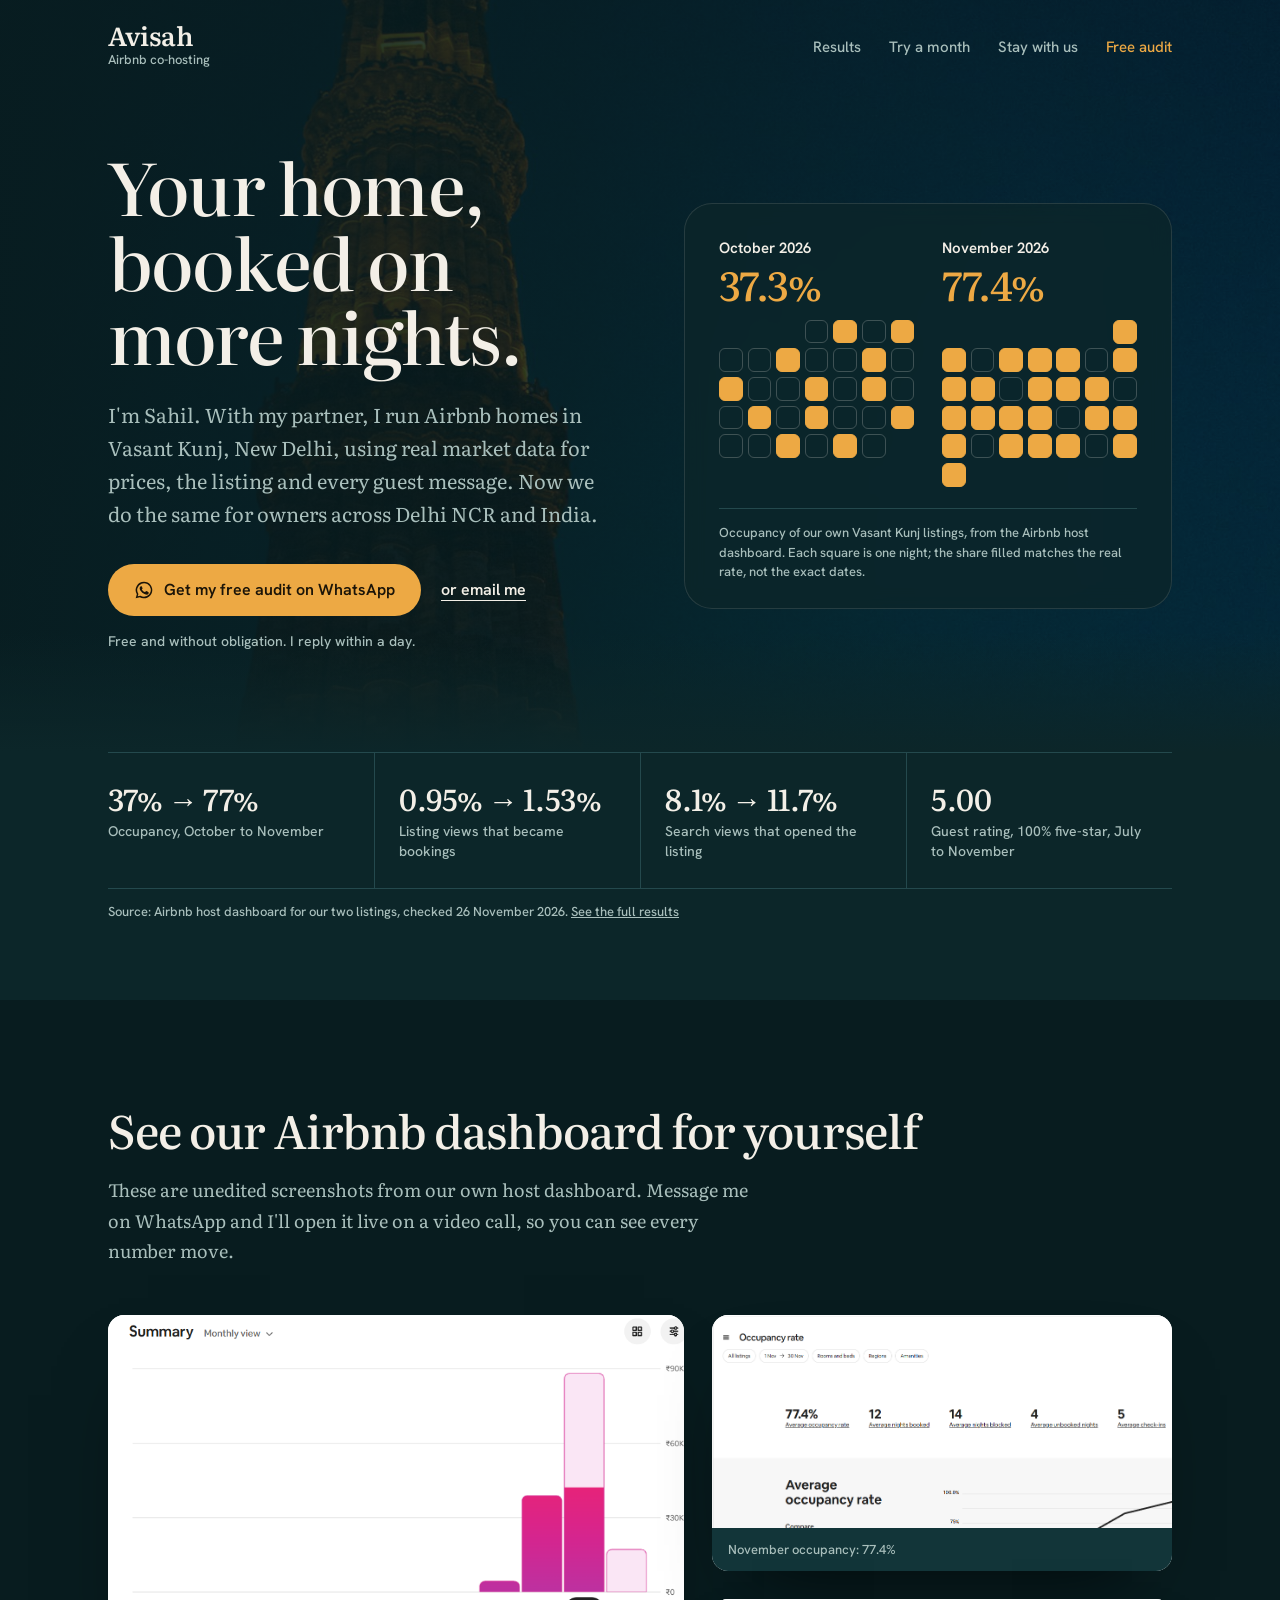
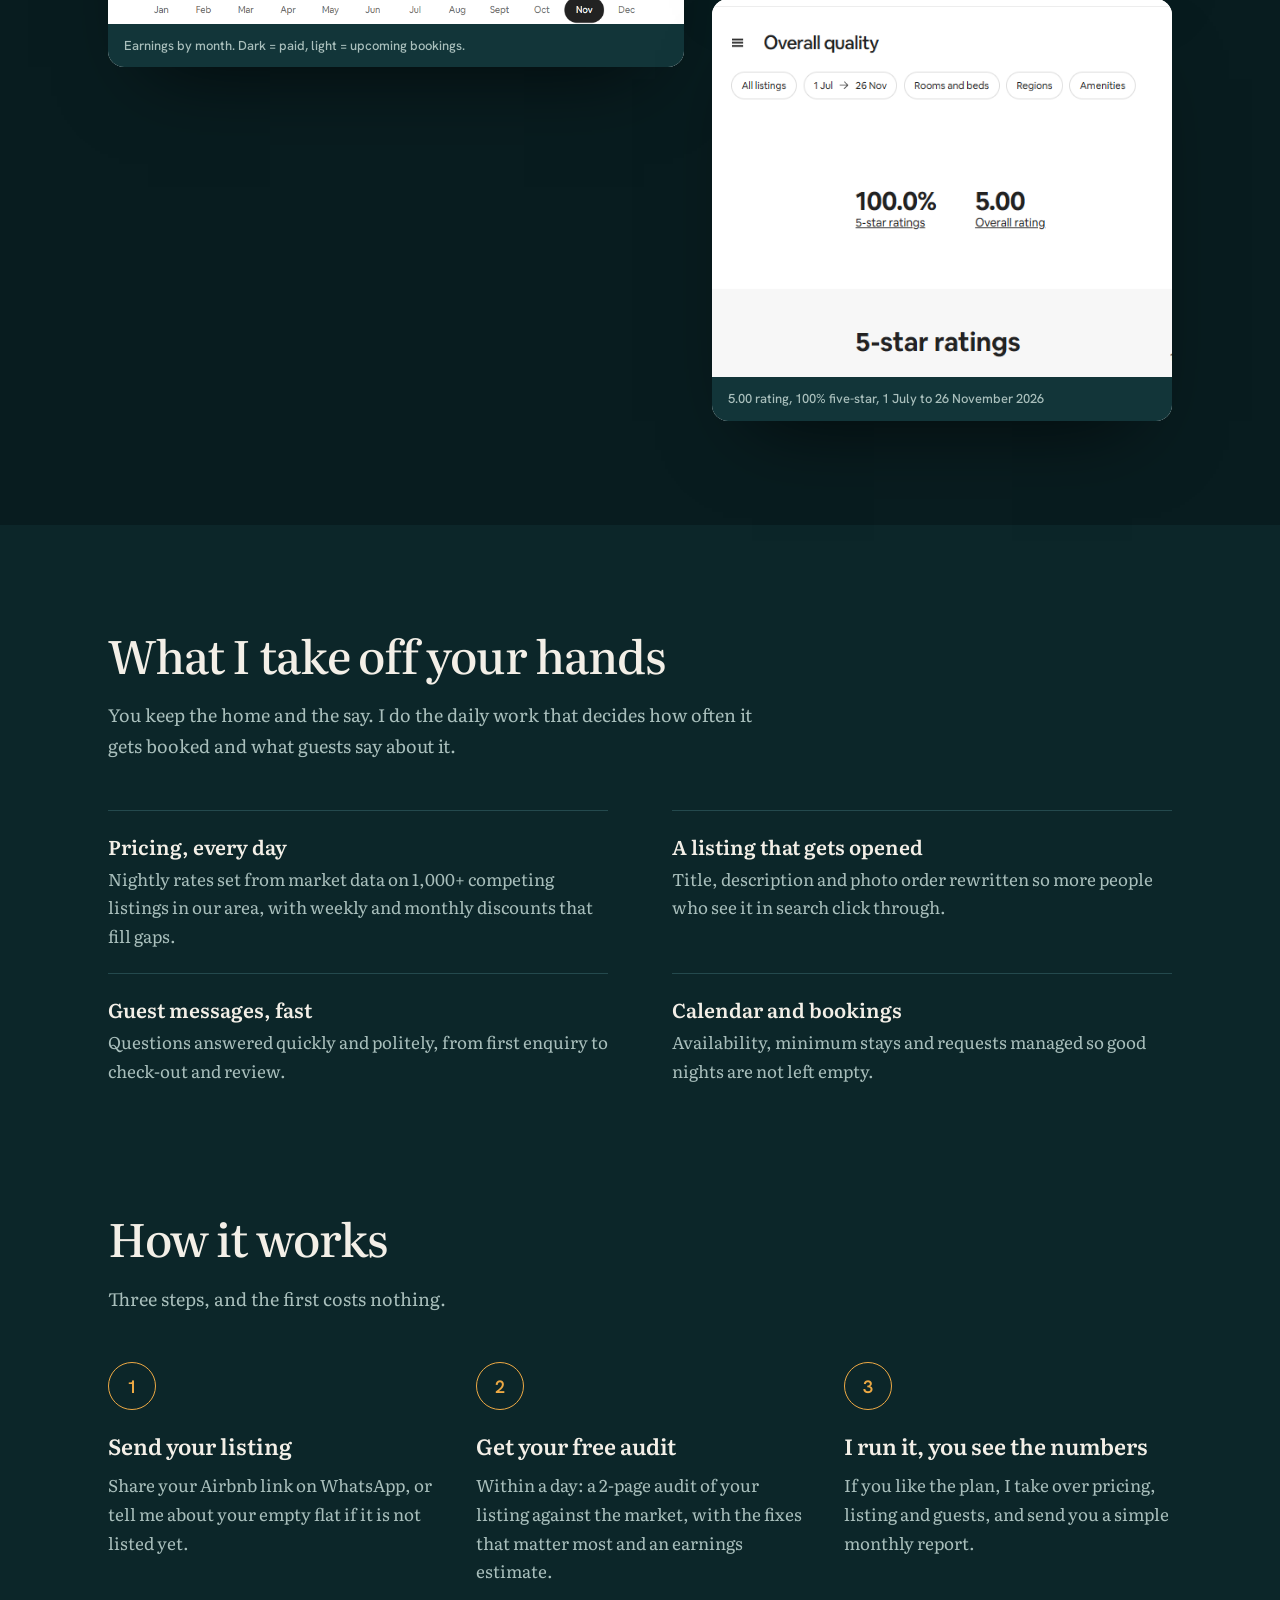
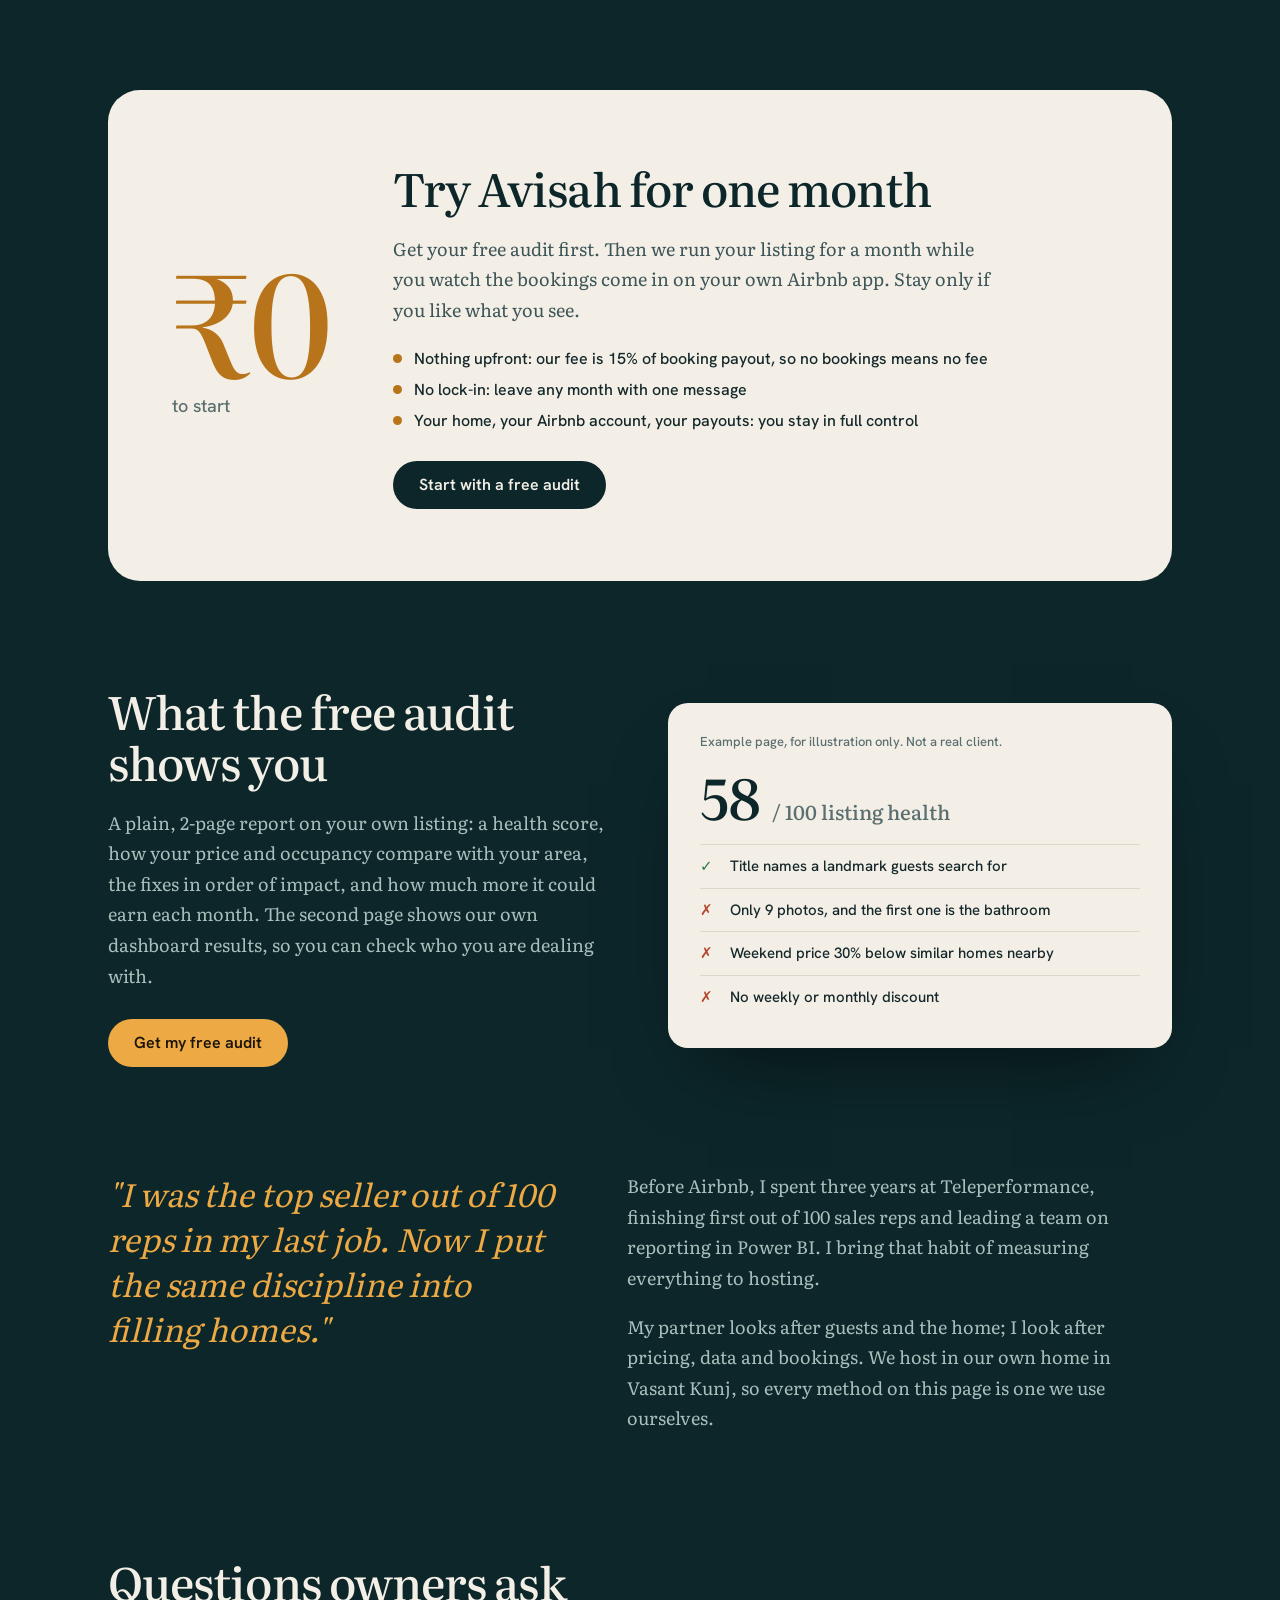
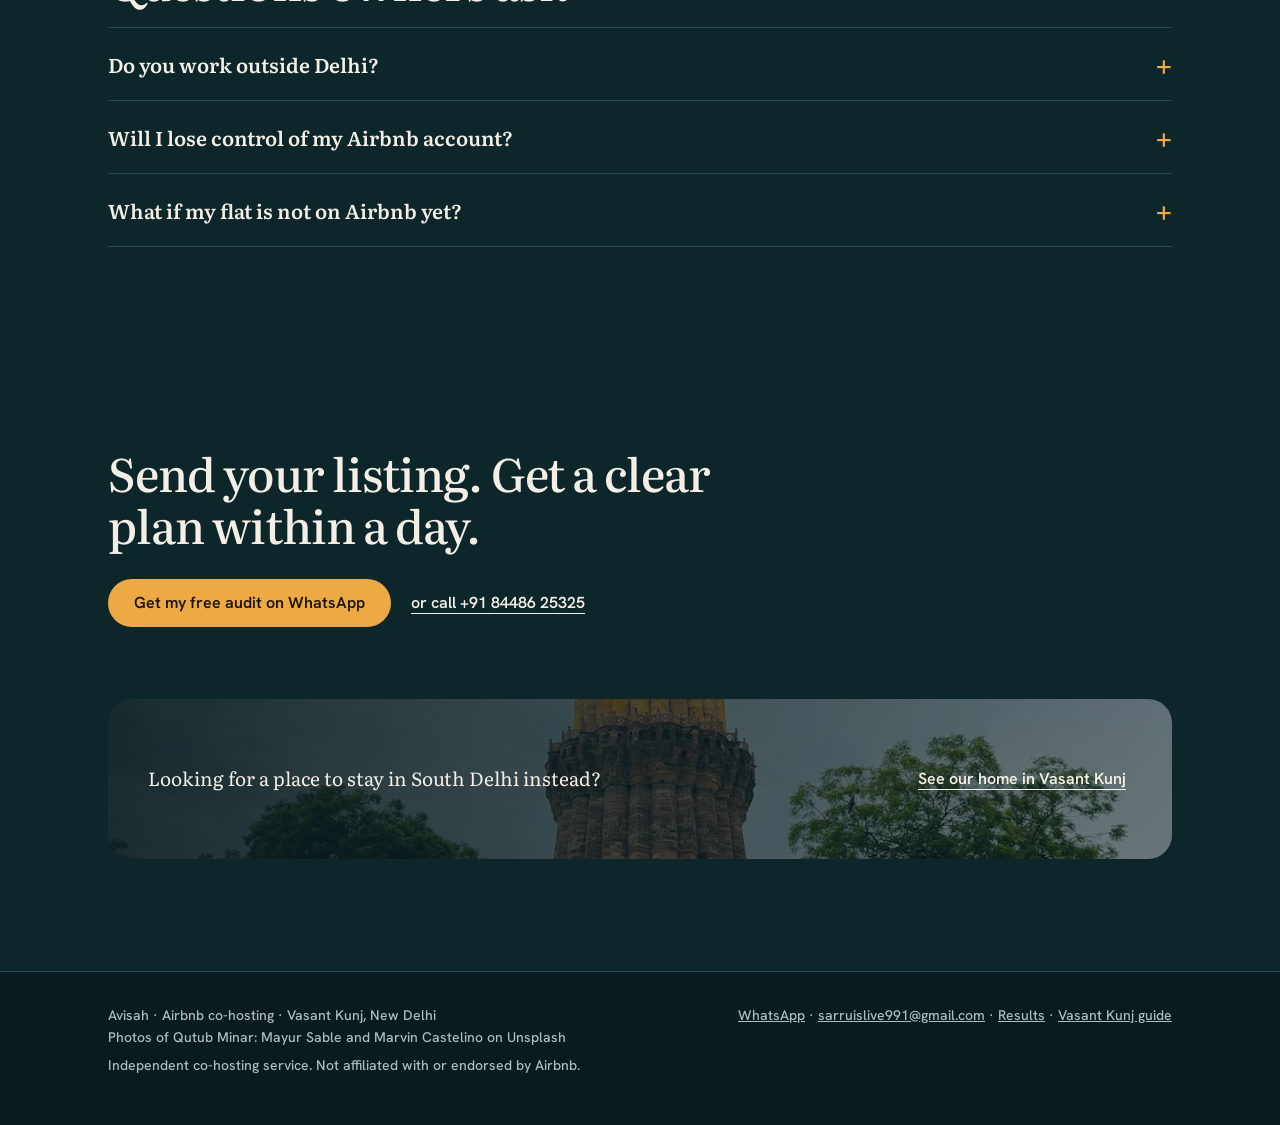
==== commit f21bca52: "Publish 4 page(s) from the growth platform Co-Authored-By: Claude Opus 5.5 <noreply@anthropic.com>" ====
--- a/index.html
+++ b/index.html
@@ -11,9 +11,6 @@
 <meta property="og:type" content="website">
 <meta property="og:url" content="https://avisahstays.github.io/">
 <meta property="og:site_name" content="Avisah">
-<link rel="preconnect" href="https://fonts.googleapis.com">
-<link rel="preconnect" href="https://fonts.gstatic.com" crossorigin>
-<link href="https://fonts.googleapis.com/css2?family=Literata:opsz,wght@7..72,400;7..72,500;7..72,600&family=Hanken+Grotesk:wght@500;600&display=swap" rel="stylesheet">
 <link rel="stylesheet" href="/assets/site.css">
 <script type="application/ld+json">{"@context": "https://schema.org", "@type": "LocalBusiness", "name": "Avisah — Airbnb Co-Hosting in Delhi · Free Earnings Audit", "description": "Avisah co-hosts Airbnb homes in Delhi NCR and across India: data-led pricing, listing and guest care. 15% of booking payout, no lock-in. Free earnings audit.", "url": "https://avisahstays.github.io/", "inLanguage": "en", "telephone": "+91-84486-25325", "email": "sarruislive991@gmail.com", "areaServed": "India", "address": {"@type": "PostalAddress", "addressLocality": "Vasant Kunj, New Delhi", "addressCountry": "IN"}}</script>
 </head>
--- a/assets/site.css
+++ b/assets/site.css
@@ -1,4 +1,9 @@
 /* Avisah site style, from Sahil's approved design avisah-elite (26 Nov 2026), plus header, inner pages and Related links. */
+/* Fonts hosted on this site (SIL Open Font License): Literata and Hanken Grotesk, Latin and Latin Extended. */
+@font-face{font-family:'Literata';font-style:normal;font-weight:400 600;font-display:swap;src:url(/assets/fonts/literata-latin-ext.woff2) format('woff2');unicode-range:U+0100-02BA, U+02BD-02C5, U+02C7-02CC, U+02CE-02D7, U+02DD-02FF, U+0304, U+0308, U+0329, U+1D00-1DBF, U+1E00-1E9F, U+1EF2-1EFF, U+2020, U+20A0-20AB, U+20AD-20C4, U+2113, U+2C60-2C7F, U+A720-A7FF}
+@font-face{font-family:'Literata';font-style:normal;font-weight:400 600;font-display:swap;src:url(/assets/fonts/literata-latin.woff2) format('woff2');unicode-range:U+0000-00FF, U+0131, U+0152-0153, U+02BB-02BC, U+02C6, U+02DA, U+02DC, U+0304, U+0308, U+0329, U+2000-206F, U+20AC, U+2122, U+2191, U+2193, U+2212, U+2215, U+FEFF, U+FFFD}
+@font-face{font-family:'Hanken Grotesk';font-style:normal;font-weight:500 600;font-display:swap;src:url(/assets/fonts/hanken-grotesk-latin-ext.woff2) format('woff2');unicode-range:U+0100-02BA, U+02BD-02C5, U+02C7-02CC, U+02CE-02D7, U+02DD-02FF, U+0304, U+0308, U+0329, U+1D00-1DBF, U+1E00-1E9F, U+1EF2-1EFF, U+2020, U+20A0-20AB, U+20AD-20C4, U+2113, U+2C60-2C7F, U+A720-A7FF}
+@font-face{font-family:'Hanken Grotesk';font-style:normal;font-weight:500 600;font-display:swap;src:url(/assets/fonts/hanken-grotesk-latin.woff2) format('woff2');unicode-range:U+0000-00FF, U+0131, U+0152-0153, U+02BB-02BC, U+02C6, U+02DA, U+02DC, U+0304, U+0308, U+0329, U+2000-206F, U+20AC, U+2122, U+2191, U+2193, U+2212, U+2215, U+FEFF, U+FFFD}
 :root{
   --night:#0C2629;     /* page: Delhi dusk teal */
   --deep:#081C1F;      /* lower bands */
@@ -36,7 +41,7 @@
 .btn svg{width:20px;height:20px;fill:currentColor}
 
 /* hero */
-.hero-photo{position:relative;background:linear-gradient(90deg,rgba(8,28,31,.96) 0%,rgba(8,28,31,.82) 45%,rgba(8,28,31,.45) 100%),url('https://images.unsplash.com/photo-1663229203856-8a363f07d881?w=2000&q=70&auto=format&fit=crop') center 40%/cover no-repeat,var(--deep)}
+.hero-photo{position:relative;background:linear-gradient(90deg,rgba(8,28,31,.96) 0%,rgba(8,28,31,.82) 45%,rgba(8,28,31,.45) 100%),url('/assets/photos/qutub-minar-hero.jpg') center 40%/cover no-repeat,var(--deep)}
 .hero-photo::after{content:"";position:absolute;inset:auto 0 0 0;height:120px;background:linear-gradient(transparent,var(--night))}
 .hero-photo .wrap{position:relative;z-index:1}
 .hero{display:grid;grid-template-columns:1.05fr 1fr;gap:64px;align-items:center;padding-block:56px 88px}
@@ -131,7 +136,7 @@
 /* closing */
 .close{text-align:left;padding-block:96px 112px}
 .close h2{max-width:14em}
-.travel{background:linear-gradient(90deg,rgba(8,28,31,.92),rgba(8,28,31,.55)),url('https://images.unsplash.com/photo-1632426237957-5ea14aae7100?w=1600&q=70&auto=format&fit=crop') center/cover,var(--panel);padding-block:56px!important;border-radius:24px;padding:36px 40px;display:flex;justify-content:space-between;align-items:center;gap:24px;margin-top:72px}
+.travel{background:linear-gradient(90deg,rgba(8,28,31,.92),rgba(8,28,31,.55)),url('/assets/photos/qutub-minar-travel.jpg') center/cover,var(--panel);padding-block:56px!important;border-radius:24px;padding:36px 40px;display:flex;justify-content:space-between;align-items:center;gap:24px;margin-top:72px}
 .travel p{margin:0;font-size:19px}
 footer{background:var(--deep);border-top:1px solid var(--line);padding:32px 0 48px;font:500 14px/1.6 var(--sans);color:var(--stone)}
 footer .wrap{display:flex;justify-content:space-between;gap:24px;flex-wrap:wrap}
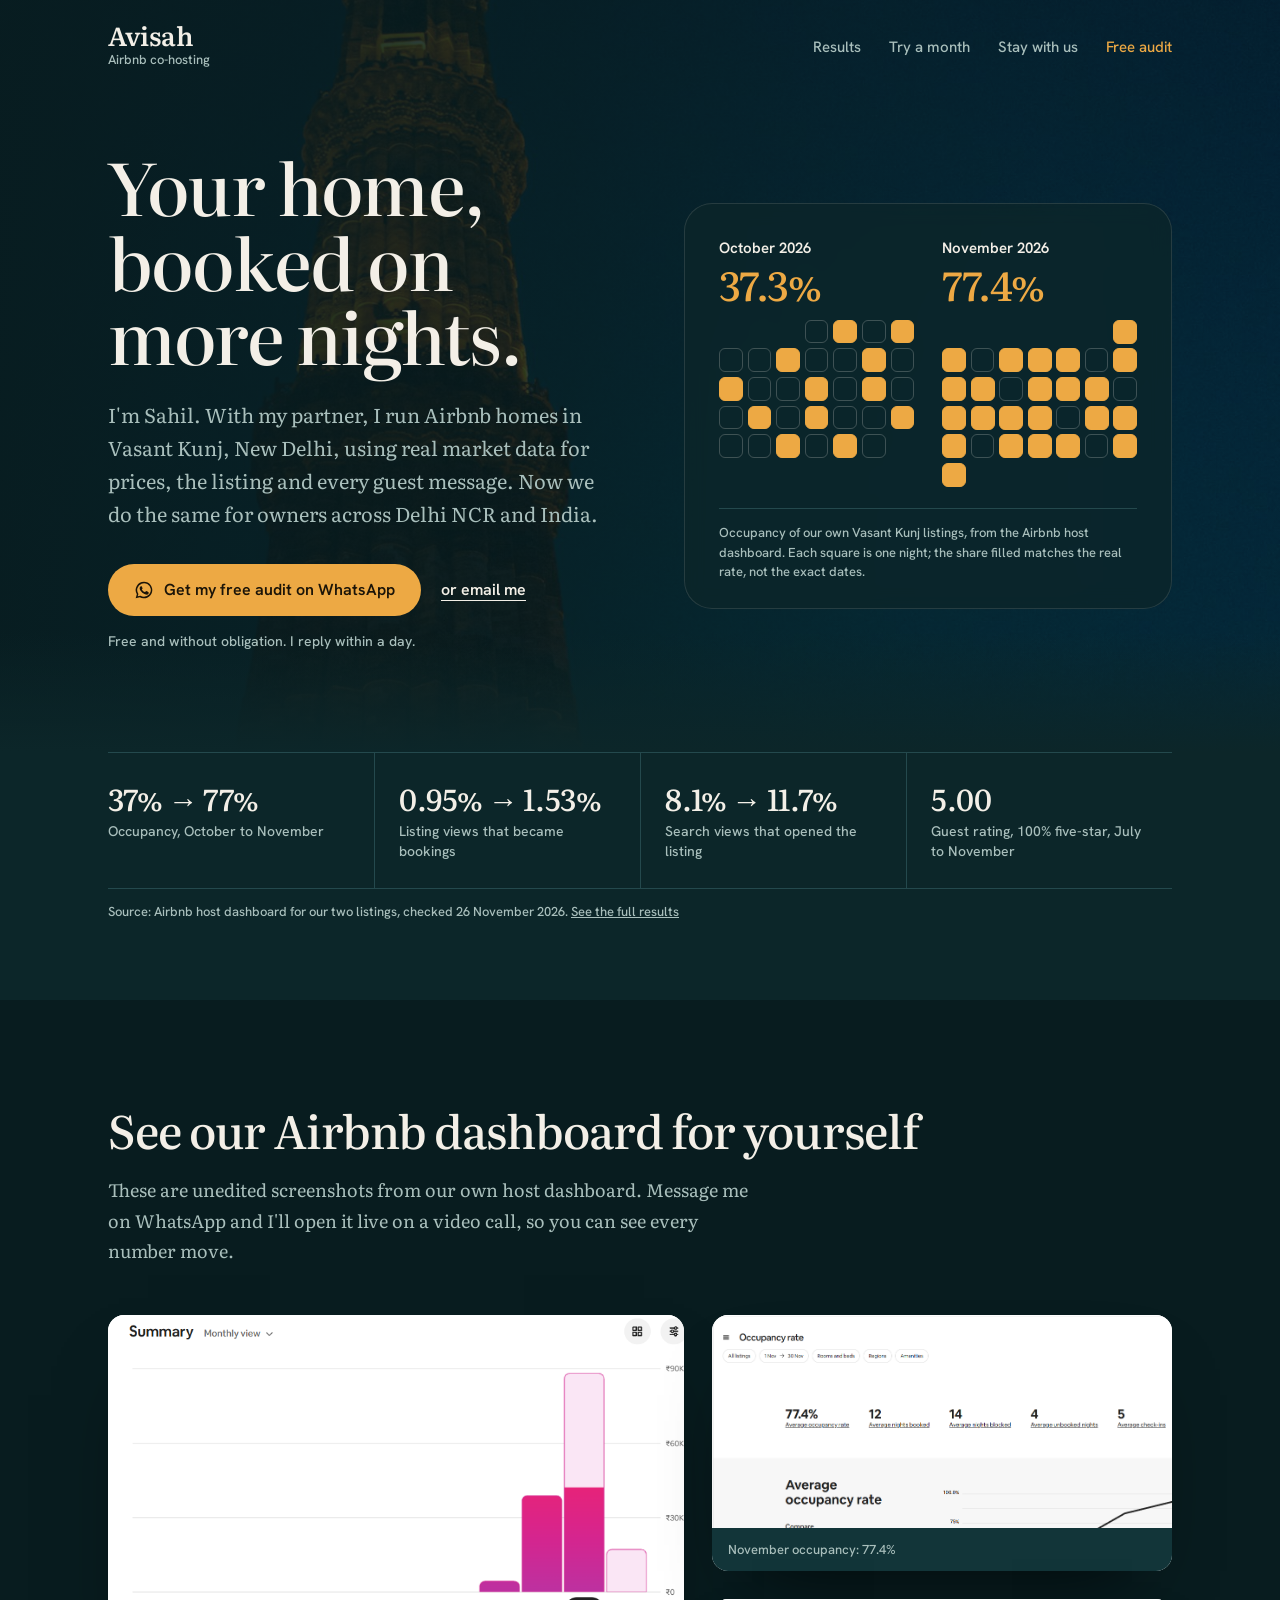
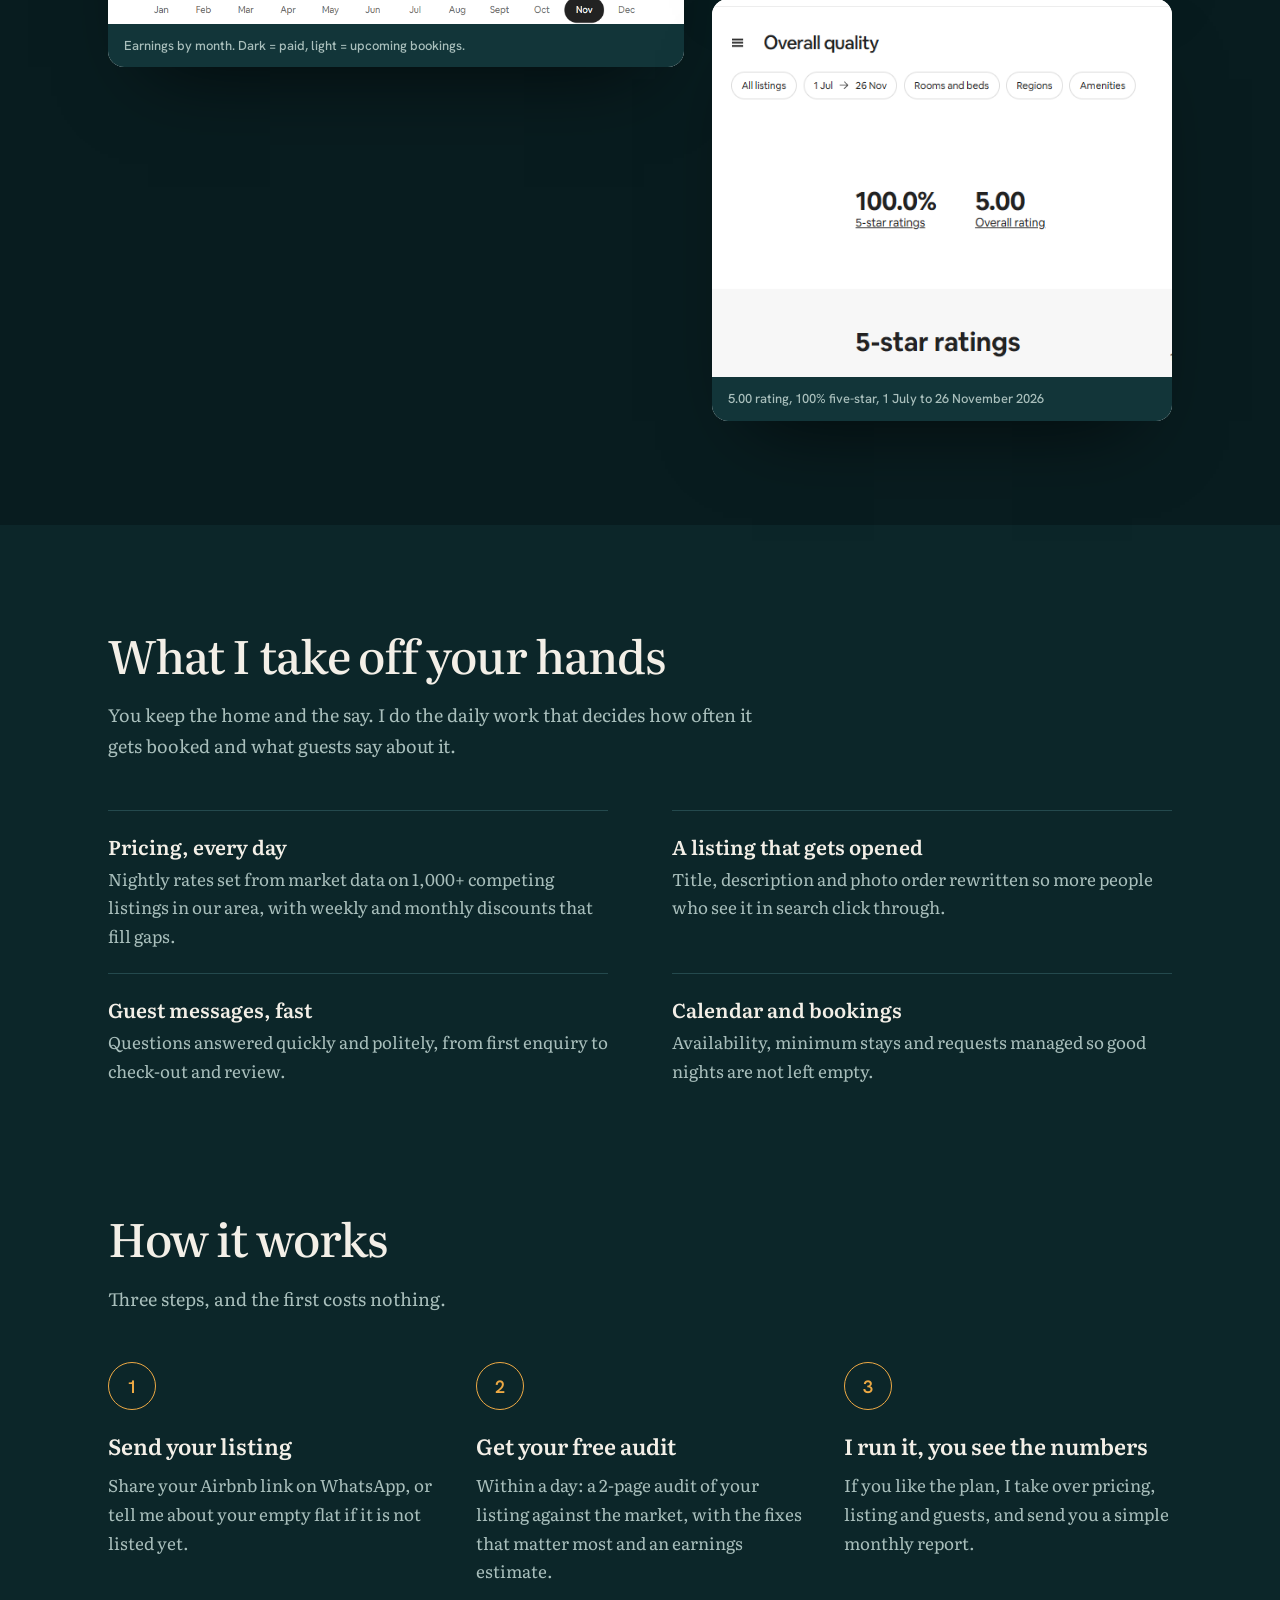
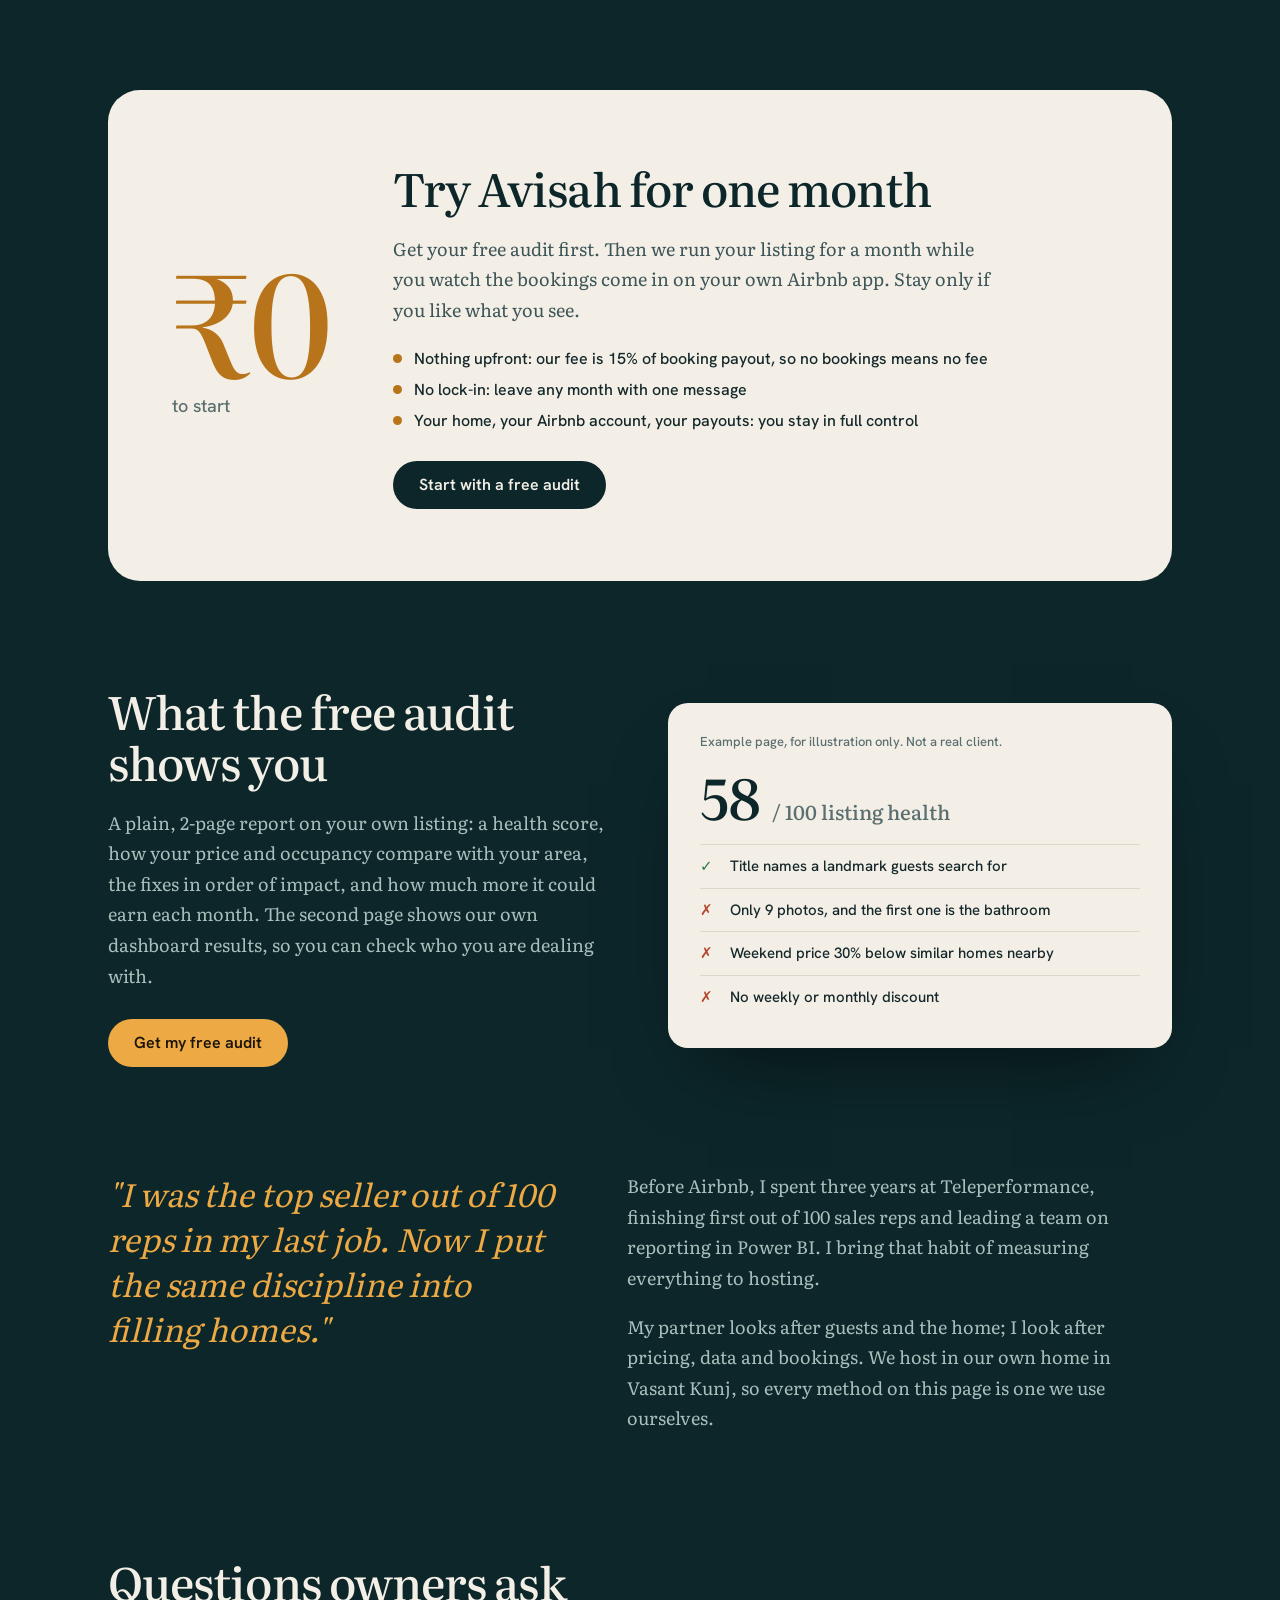
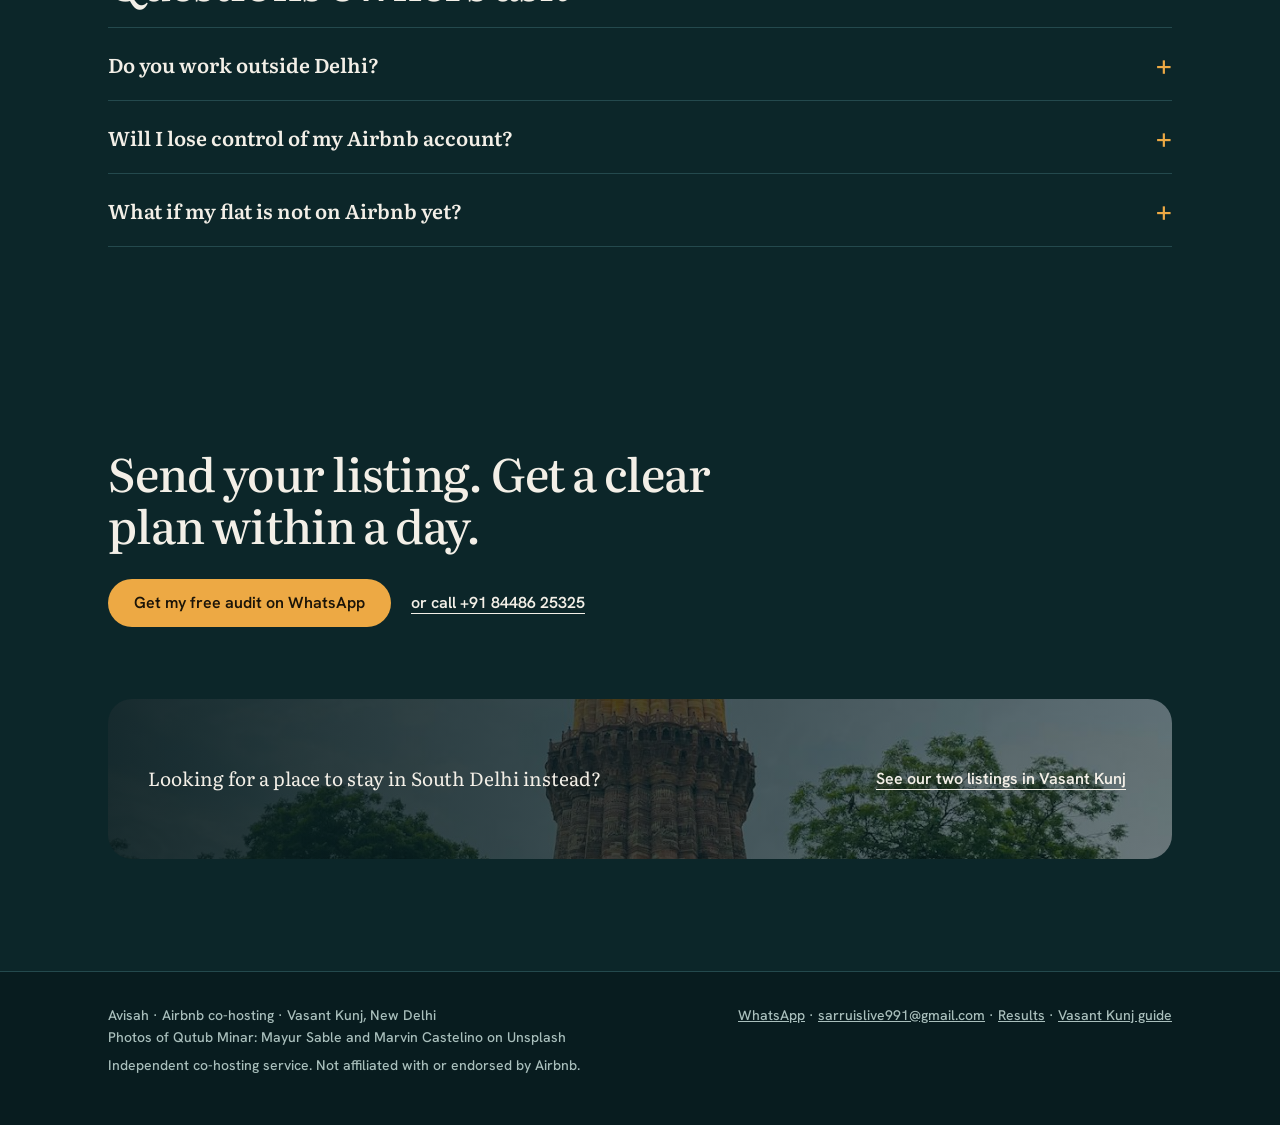
==== commit 04bae026: "Publish 4 page(s) from the growth platform Co-Authored-By: Claude Opus 5.5 <noreply@anthropic.com>" ====
--- a/index.html
+++ b/index.html
@@ -13,6 +13,7 @@
 <meta property="og:site_name" content="Avisah">
 <link rel="stylesheet" href="/assets/site.css">
 <script type="application/ld+json">{"@context": "https://schema.org", "@type": "LocalBusiness", "name": "Avisah — Airbnb Co-Hosting in Delhi · Free Earnings Audit", "description": "Avisah co-hosts Airbnb homes in Delhi NCR and across India: data-led pricing, listing and guest care. 15% of booking payout, no lock-in. Free earnings audit.", "url": "https://avisahstays.github.io/", "inLanguage": "en", "telephone": "+91-84486-25325", "email": "sarruislive991@gmail.com", "areaServed": "India", "address": {"@type": "PostalAddress", "addressLocality": "Vasant Kunj, New Delhi", "addressCountry": "IN"}}</script>
+<script type="application/ld+json">{"@context": "https://schema.org", "@type": "FAQPage", "name": "Questions: Avisah — Airbnb Co-Hosting in Delhi · Free Earnings Audit", "url": "https://avisahstays.github.io/", "mainEntity": [{"@type": "Question", "name": "Do you work outside Delhi?", "acceptedAnswer": {"@type": "Answer", "text": "Yes. Pricing, the listing, guest messages and bookings are done remotely anywhere in India. Cleaning and keys need someone local; we arrange that with you before starting."}}, {"@type": "Question", "name": "Will I lose control of my Airbnb account?", "acceptedAnswer": {"@type": "Answer", "text": "No. You add me as a co-host on Airbnb, which you can remove at any time. Payouts keep going to you."}}, {"@type": "Question", "name": "What if my flat is not on Airbnb yet?", "acceptedAnswer": {"@type": "Answer", "text": "Tell me about it on WhatsApp. I will say honestly whether it suits short stays and what it would take to list it."}}]}</script>
 </head>
 <body class="home">
 <header class="masthead"><div class="wrap nav">
@@ -164,7 +165,7 @@
   </div>
   <div class="travel">
     <p>Looking for a place to stay in South Delhi instead?</p>
-    <a class="btn btn-quiet" href="/stay/">See our home in Vasant Kunj</a>
+    <a class="btn btn-quiet" href="/stay/">See our two listings in Vasant Kunj</a>
   </div>
 </div>
 <script>
